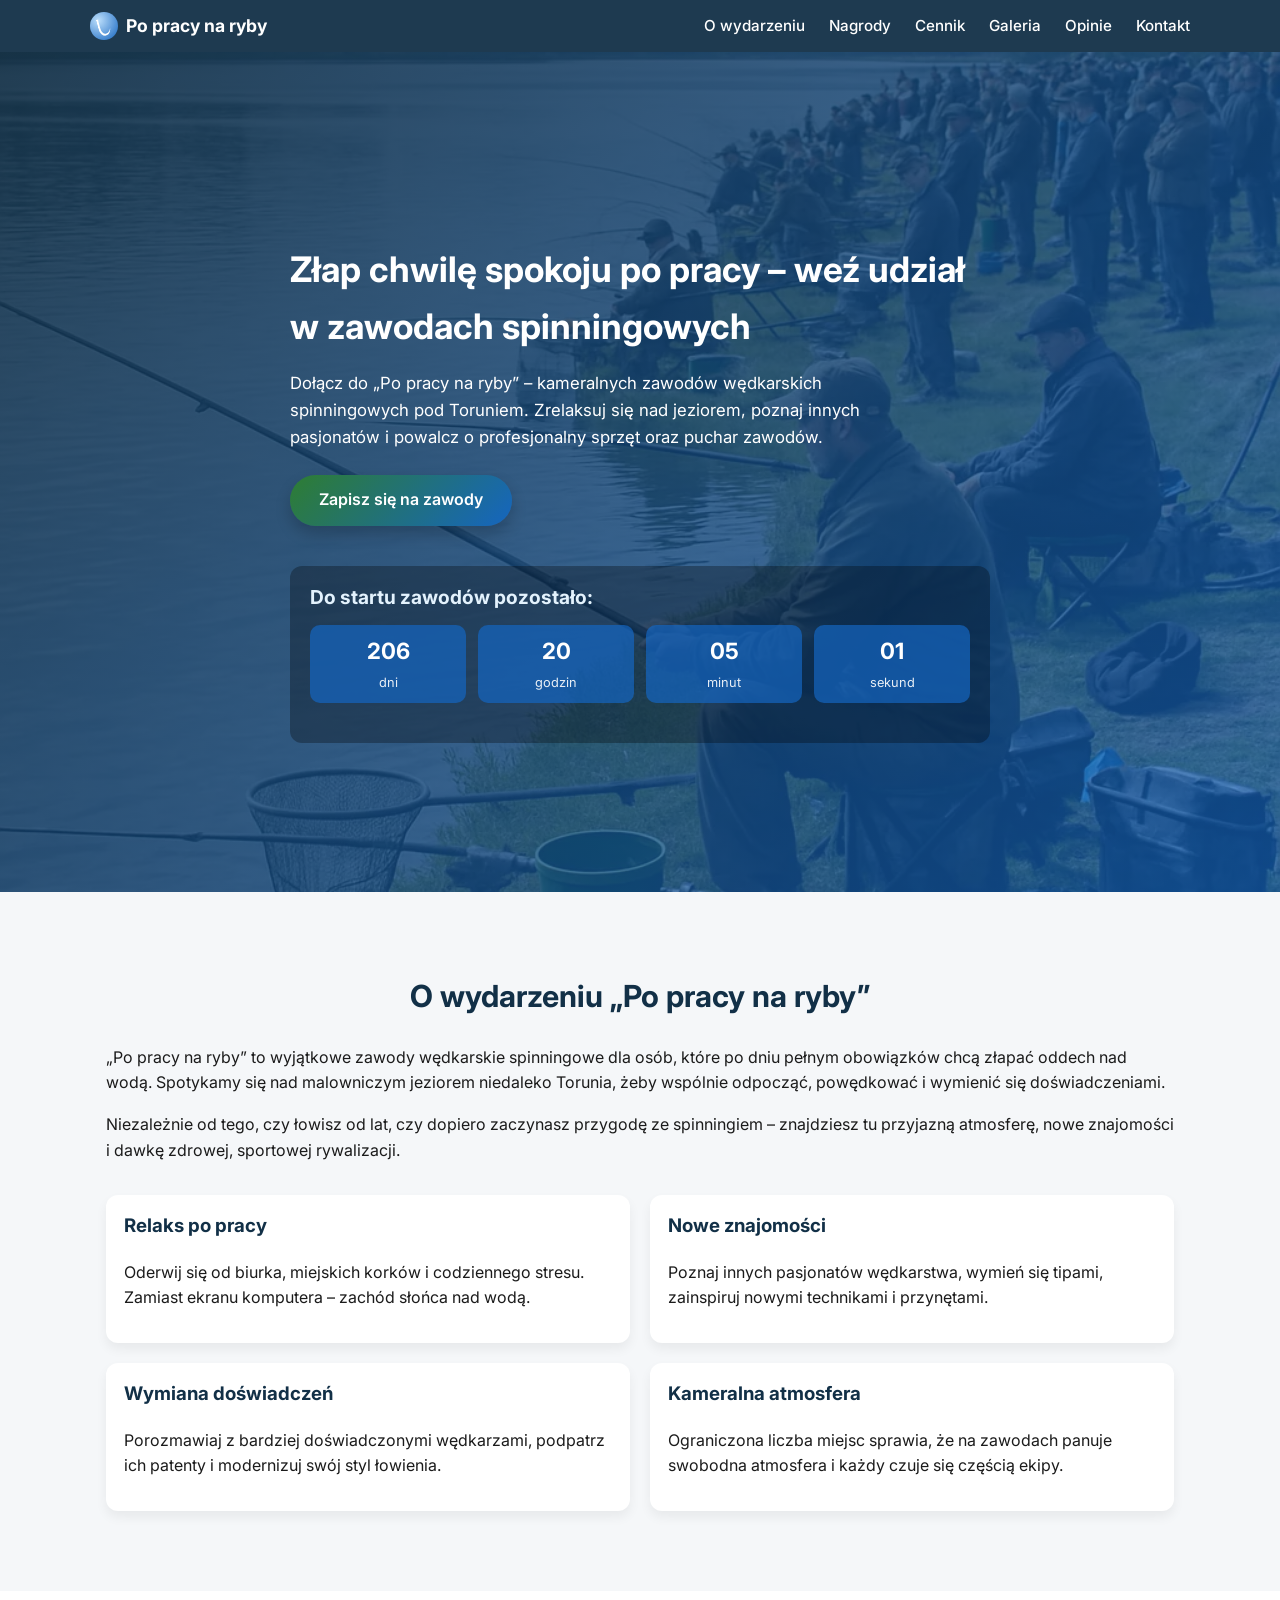
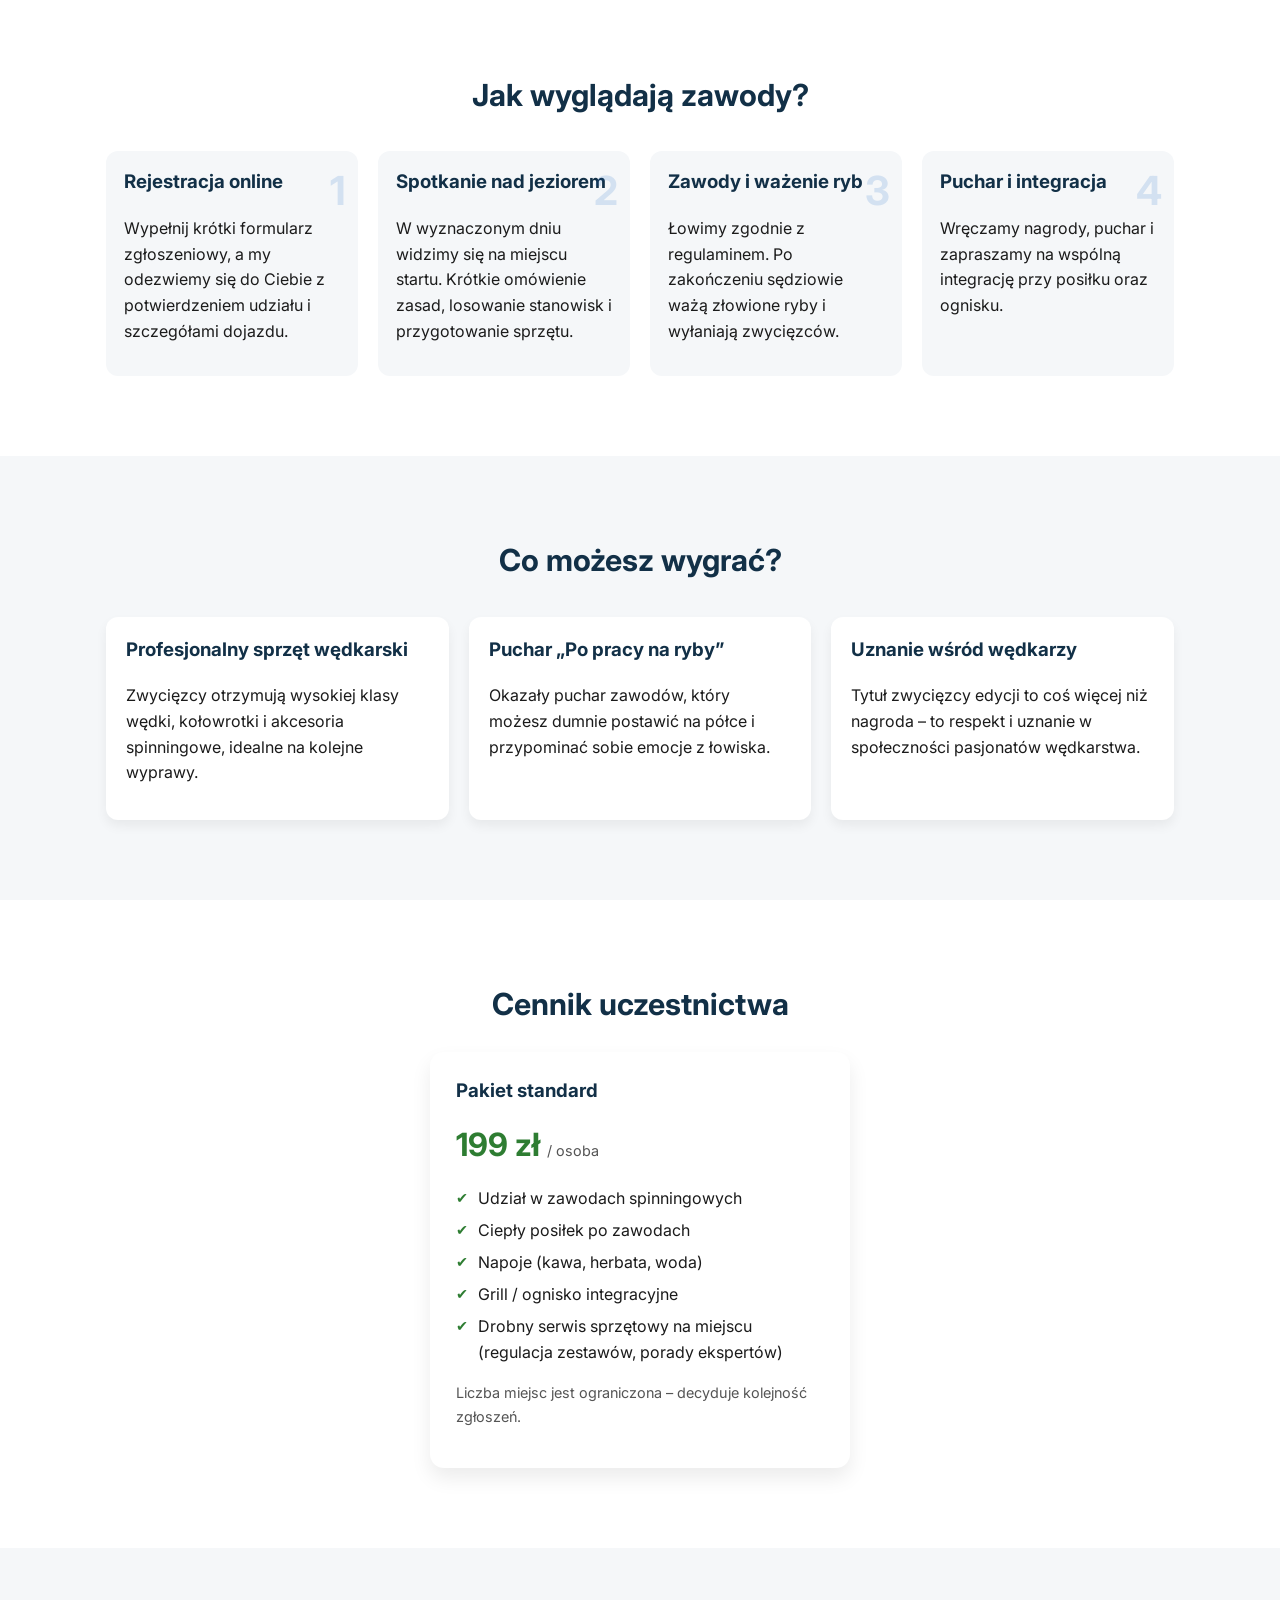
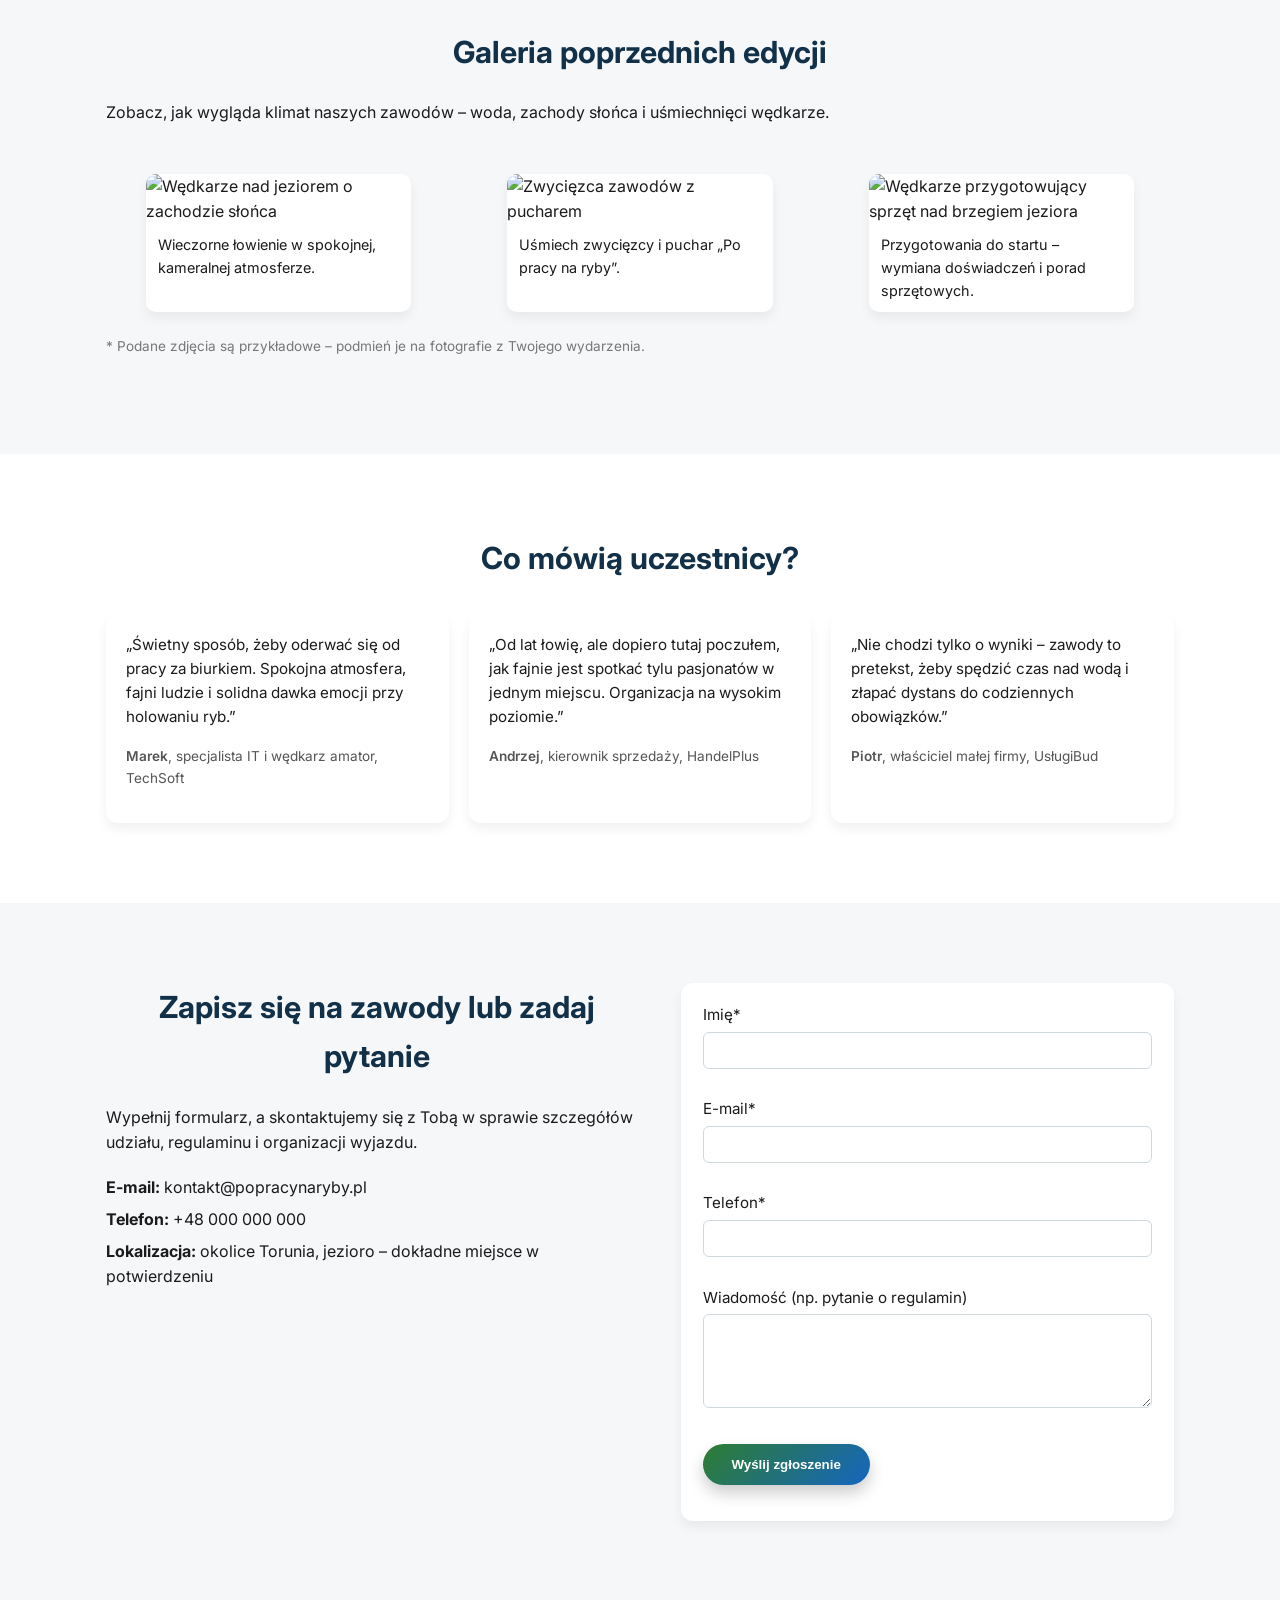
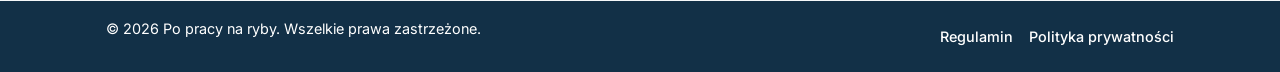
==== index.html @ 1c892c5b "Add files via upload" ====
<!DOCTYPE html>
<html lang="pl">
<head>
    <meta charset="UTF-8">
    <title>Po pracy na ryby – zawody wędkarskie spinningowe pod Toruniem</title>
    <meta name="viewport" content="width=device-width, initial-scale=1.0">
    <meta name="description" content="Po pracy na ryby – zawody wędkarskie spinningowe pod Toruniem. Zrelaksuj się po pracy, poznaj innych pasjonatów wędkarstwa i powalcz o profesjonalny sprzęt oraz puchar zawodów.">

    <!-- Ładowanie fontu z Google Fonts -->
    <link href="https://fonts.googleapis.com/css2?family=Inter:wght@300;400;600;700&display=swap" rel="stylesheet">

    <link rel="stylesheet" href="style.css">
</head>
<body>
    <!-- GŁÓWNA NAWIGACJA / HEADER -->
    <header class="site-header">
        <div class="container header-inner">
            <!-- Logo tekstowe -->
            <div class="logo">
                <!-- Możesz później podmienić na obrazek <img src="img/logo.png" alt="Po pracy na ryby"> -->
                <span class="logo-icon"></span>
                <span class="logo-text">Po pracy na ryby</span>
            </div>

            <nav class="main-nav" aria-label="Główna nawigacja">
                <ul>
                    <li><a href="#o-wydarzeniu">O wydarzeniu</a></li>
                    <li><a href="#nagrody">Nagrody</a></li>
                    <li><a href="#cennik">Cennik</a></li>
                    <li><a href="#galeria">Galeria</a></li>
                    <li><a href="#opinie">Opinie</a></li>
                    <li><a href="#kontakt">Kontakt</a></li>
                </ul>
            </nav>

            <!-- Prosty hamburger dla mobile -->
            <button class="nav-toggle" aria-label="Otwórz/zamknij menu">
                <span></span><span></span><span></span>
            </button>
        </div>
    </header>

    <!-- SEKCJA HERO -->
    <section class="hero" id="top">
        <div class="hero-overlay"></div>
        <div class="container hero-content">
            <!-- H1 - główny nagłówek -->
            <h1>Złap chwilę spokoju po pracy – weź udział w zawodach spinningowych</h1>
            <p>Dołącz do „Po pracy na ryby” – kameralnych zawodów wędkarskich spinningowych pod Toruniem. Zrelaksuj się nad jeziorem, poznaj innych pasjonatów i powalcz o profesjonalny sprzęt oraz puchar zawodów.</p>
            <a href="#kontakt" class="btn btn-primary">Zapisz się na zawody</a>

            <!-- Licznik odliczający do wydarzenia -->
            <div class="countdown-wrapper" aria-label="Odliczanie do rozpoczęcia zawodów">
                <h2>Do startu zawodów pozostało:</h2>
                <div class="countdown" id="countdown">
                    <div class="countdown-item">
                        <span class="countdown-number" id="days">0</span>
                        <span class="countdown-label">dni</span>
                    </div>
                    <div class="countdown-item">
                        <span class="countdown-number" id="hours">0</span>
                        <span class="countdown-label">godzin</span>
                    </div>
                    <div class="countdown-item">
                        <span class="countdown-number" id="minutes">0</span>
                        <span class="countdown-label">minut</span>
                    </div>
                    <div class="countdown-item">
                        <span class="countdown-number" id="seconds">0</span>
                        <span class="countdown-label">sekund</span>
                    </div>
                </div>
                <p class="countdown-message" id="countdown-message"></p>
            </div>
        </div>
    </section>

    <!-- SEKCJA O WYDARZENIU -->
    <section class="section" id="o-wydarzeniu">
        <div class="container">
            <h2>O wydarzeniu „Po pracy na ryby”</h2>
            <p>
                „Po pracy na ryby” to wyjątkowe zawody wędkarskie spinningowe dla osób, które po dniu pełnym obowiązków chcą złapać oddech nad wodą.
                Spotykamy się nad malowniczym jeziorem niedaleko Torunia, żeby wspólnie odpocząć, powędkować i wymienić się doświadczeniami.
            </p>
            <p>
                Niezależnie od tego, czy łowisz od lat, czy dopiero zaczynasz przygodę ze spinningiem – znajdziesz tu przyjazną atmosferę,
                nowe znajomości i dawkę zdrowej, sportowej rywalizacji.
            </p>

            <div class="benefits-grid">
                <div class="benefit-card">
                    <h3>Relaks po pracy</h3>
                    <p>Oderwij się od biurka, miejskich korków i codziennego stresu. Zamiast ekranu komputera – zachód słońca nad wodą.</p>
                </div>
                <div class="benefit-card">
                    <h3>Nowe znajomości</h3>
                    <p>Poznaj innych pasjonatów wędkarstwa, wymień się tipami, zainspiruj nowymi technikami i przynętami.</p>
                </div>
                <div class="benefit-card">
                    <h3>Wymiana doświadczeń</h3>
                    <p>Porozmawiaj z bardziej doświadczonymi wędkarzami, podpatrz ich patenty i modernizuj swój styl łowienia.</p>
                </div>
                <div class="benefit-card">
                    <h3>Kameralna atmosfera</h3>
                    <p>Ograniczona liczba miejsc sprawia, że na zawodach panuje swobodna atmosfera i każdy czuje się częścią ekipy.</p>
                </div>
            </div>
        </div>
    </section>

    <!-- SEKCJA JAK TO DZIAŁA -->
    <section class="section section-alt" id="jak-to-dziala">
        <div class="container">
            <h2>Jak wyglądają zawody?</h2>
            <div class="steps-grid">
                <div class="step-card">
                    <span class="step-number">1</span>
                    <h3>Rejestracja online</h3>
                    <p>Wypełnij krótki formularz zgłoszeniowy, a my odezwiemy się do Ciebie z potwierdzeniem udziału i szczegółami dojazdu.</p>
                </div>
                <div class="step-card">
                    <span class="step-number">2</span>
                    <h3>Spotkanie nad jeziorem</h3>
                    <p>W wyznaczonym dniu widzimy się na miejscu startu. Krótkie omówienie zasad, losowanie stanowisk i przygotowanie sprzętu.</p>
                </div>
                <div class="step-card">
                    <span class="step-number">3</span>
                    <h3>Zawody i ważenie ryb</h3>
                    <p>Łowimy zgodnie z regulaminem. Po zakończeniu sędziowie ważą złowione ryby i wyłaniają zwycięzców.</p>
                </div>
                <div class="step-card">
                    <span class="step-number">4</span>
                    <h3>Puchar i integracja</h3>
                    <p>Wręczamy nagrody, puchar i zapraszamy na wspólną integrację przy posiłku oraz ognisku.</p>
                </div>
            </div>
        </div>
    </section>

    <!-- SEKCJA NAGRODY -->
    <section class="section" id="nagrody">
        <div class="container">
            <h2>Co możesz wygrać?</h2>
            <div class="rewards-grid">
                <div class="reward-card">
                    <h3>Profesjonalny sprzęt wędkarski</h3>
                    <p>Zwycięzcy otrzymują wysokiej klasy wędki, kołowrotki i akcesoria spinningowe, idealne na kolejne wyprawy.</p>
                </div>
                <div class="reward-card">
                    <h3>Puchar „Po pracy na ryby”</h3>
                    <p>Okazały puchar zawodów, który możesz dumnie postawić na półce i przypominać sobie emocje z łowiska.</p>
                </div>
                <div class="reward-card">
                    <h3>Uznanie wśród wędkarzy</h3>
                    <p>Tytuł zwycięzcy edycji to coś więcej niż nagroda – to respekt i uznanie w społeczności pasjonatów wędkarstwa.</p>
                </div>
            </div>
        </div>
    </section>

    <!-- SEKCJA CENNIK -->
    <section class="section section-alt" id="cennik">
        <div class="container">
            <h2>Cennik uczestnictwa</h2>
            <div class="pricing-card">
                <h3>Pakiet standard</h3>
                <p class="price">
                    <!-- Możesz zmienić wysokość opłaty według potrzeb -->
                    199 zł <span>/ osoba</span>
                </p>
                <ul>
                    <li>Udział w zawodach spinningowych</li>
                    <li>Ciepły posiłek po zawodach</li>
                    <li>Napoje (kawa, herbata, woda)</li>
                    <li>Grill / ognisko integracyjne</li>
                    <li>Drobny serwis sprzętowy na miejscu (regulacja zestawów, porady ekspertów)</li>
                </ul>
                <p class="pricing-note">Liczba miejsc jest ograniczona – decyduje kolejność zgłoszeń.</p>
            </div>
        </div>
    </section>

    <!-- SEKCJA GALERIA + ODLICZANIE (odliczanie już w HERO, tu głównie zdjęcia) -->
    <section class="section" id="galeria">
        <div class="container">
            <h2>Galeria poprzednich edycji</h2>
            <p>Zobacz, jak wygląda klimat naszych zawodów – woda, zachody słońca i uśmiechnięci wędkarze.</p>

            <div class="gallery-grid">
                <!-- Obrazy są placeholderami – podmień ścieżki na realne zdjęcia -->
                <figure class="gallery-item">
                    <img src="img/gallery1.jpg" alt="Wędkarze nad jeziorem o zachodzie słońca">
                    <figcaption>Wieczorne łowienie w spokojnej, kameralnej atmosferze.</figcaption>
                </figure>
                <figure class="gallery-item">
                    <img src="img/gallery2.jpg" alt="Zwycięzca zawodów z pucharem">
                    <figcaption>Uśmiech zwycięzcy i puchar „Po pracy na ryby”.</figcaption>
                </figure>
                <figure class="gallery-item">
                    <img src="img/gallery3.jpg" alt="Wędkarze przygotowujący sprzęt nad brzegiem jeziora">
                    <figcaption>Przygotowania do startu – wymiana doświadczeń i porad sprzętowych.</figcaption>
                </figure>
            </div>
            <p class="gallery-note">* Podane zdjęcia są przykładowe – podmień je na fotografie z Twojego wydarzenia.</p>
        </div>
    </section>

    <!-- SEKCJA OPINIE -->
    <section class="section section-alt" id="opinie">
        <div class="container">
            <h2>Co mówią uczestnicy?</h2>
            <div class="testimonials-grid">
                <article class="testimonial">
                    <p>„Świetny sposób, żeby oderwać się od pracy za biurkiem. Spokojna atmosfera, fajni ludzie i solidna dawka emocji przy holowaniu ryb.”</p>
                    <p class="testimonial-meta">
                        <span class="testimonial-name">Marek</span>,
                        <span class="testimonial-role">specjalista IT i wędkarz amator</span>,
                        <span class="testimonial-company">TechSoft</span>
                    </p>
                </article>
                <article class="testimonial">
                    <p>„Od lat łowię, ale dopiero tutaj poczułem, jak fajnie jest spotkać tylu pasjonatów w jednym miejscu. Organizacja na wysokim poziomie.”</p>
                    <p class="testimonial-meta">
                        <span class="testimonial-name">Andrzej</span>,
                        <span class="testimonial-role">kierownik sprzedaży</span>,
                        <span class="testimonial-company">HandelPlus</span>
                    </p>
                </article>
                <article class="testimonial">
                    <p>„Nie chodzi tylko o wyniki – zawody to pretekst, żeby spędzić czas nad wodą i złapać dystans do codziennych obowiązków.”</p>
                    <p class="testimonial-meta">
                        <span class="testimonial-name">Piotr</span>,
                        <span class="testimonial-role">właściciel małej firmy</span>,
                        <span class="testimonial-company">UsługiBud</span>
                    </p>
                </article>
            </div>
        </div>
    </section>

    <!-- SEKCJA KONTAKT / FORMULARZ -->
    <section class="section" id="kontakt">
        <div class="container contact-grid">
            <div class="contact-info">
                <h2>Zapisz się na zawody lub zadaj pytanie</h2>
                <p>Wypełnij formularz, a skontaktujemy się z Tobą w sprawie szczegółów udziału, regulaminu i organizacji wyjazdu.</p>

                <ul class="contact-list">
                    <!-- Poniższe dane są przykładowe – podmień na swoje -->
                    <li><strong>E-mail:</strong> <a href="mailto:kontakt@popracynaryby.pl">kontakt@popracynaryby.pl</a></li>
                    <li><strong>Telefon:</strong> <a href="tel:+48000000000">+48 000 000 000</a></li>
                    <li><strong>Lokalizacja:</strong> okolice Torunia, jezioro – dokładne miejsce w potwierdzeniu</li>
                </ul>
            </div>

            <div class="contact-form-wrapper">
                <form id="contact-form" novalidate>
                    <div class="form-group">
                        <label for="name">Imię*</label>
                        <input type="text" id="name" name="name" required>
                        <small class="error-message" data-for="name"></small>
                    </div>

                    <div class="form-group">
                        <label for="email">E-mail*</label>
                        <input type="email" id="email" name="email" required>
                        <small class="error-message" data-for="email"></small>
                    </div>

                    <div class="form-group">
                        <label for="phone">Telefon*</label>
                        <!-- W tym projekcie telefon jest wymagany -->
                        <input type="tel" id="phone" name="phone" required>
                        <small class="error-message" data-for="phone"></small>
                    </div>

                    <div class="form-group">
                        <label for="message">Wiadomość (np. pytanie o regulamin)</label>
                        <textarea id="message" name="message" rows="4"></textarea>
                        <small class="error-message" data-for="message"></small>
                    </div>

                    <button type="submit" class="btn btn-primary">Wyślij zgłoszenie</button>
                    <p class="form-success-message" id="form-success-message"></p>
                </form>
            </div>
        </div>
    </section>

    <!-- STOPKA -->
    <footer class="site-footer">
        <div class="container footer-inner">
            <p>© <span id="current-year"></span> Po pracy na ryby. Wszelkie prawa zastrzeżone.</p>
            <div class="footer-links">
    <!-- Link do osobnej podstrony z regulaminem -->
    <a href="regulamin.html">Regulamin</a>
    <!-- Na razie zostawiamy placeholder dla polityki -->
    <a href="#polityka-prywatnosci">Polityka prywatności</a>
</div>
        </div>
    </footer>

    <script src="script.js"></script>
</body>
</html>
---- style.css ----
/* 
====================================================
GŁÓWNE USTAWIENIA GLOBALNE
==================================================== 
*/

*,
*::before,
*::after {
    box-sizing: border-box;
}

body {
    margin: 0;
    font-family: 'Inter', system-ui, -apple-system, BlinkMacSystemFont, "Segoe UI", sans-serif;
    color: #1b1b1b;
    background-color: #f5f7f9;
    line-height: 1.6;
}

img {
    max-width: 100%;
    height: auto;
    display: block;
}

a {
    color: inherit;
    text-decoration: none;
}

a:hover {
    text-decoration: underline;
}

h1, h2, h3, h4 {
    margin-top: 0;
    font-weight: 700;
    color: #123047;
}

p {
    margin-top: 0;
    margin-bottom: 1rem;
}

/* Kontener o maksymalnej szerokości */
.container {
    width: 100%;
    max-width: 1100px;
    margin: 0 auto;
    padding: 0 16px;
}

/* Przyciski */
.btn {
    display: inline-block;
    padding: 0.8rem 1.8rem;
    border-radius: 999px;
    border: none;
    font-weight: 600;
    cursor: pointer;
    text-align: center;
    transition: background-color 0.2s ease, transform 0.1s ease, box-shadow 0.1s ease;
}

.btn-primary {
    background: linear-gradient(135deg, #2E7D32, #1565C0);
    color: #ffffff;
    box-shadow: 0 8px 16px rgba(0, 0, 0, 0.2);
}

.btn-primary:hover {
    background: linear-gradient(135deg, #27682a, #0f4f93);
    transform: translateY(-1px);
    box-shadow: 0 10px 20px rgba(0, 0, 0, 0.25);
}

/* Sekcje */
.section {
    padding: 80px 0;
    background-color: #f5f7f9;
}

.section-alt {
    background-color: #ffffff;
}

/* 
====================================================
HEADER I NAWIGACJA
==================================================== 
*/

.site-header {
    position: sticky;
    top: 0;
    z-index: 1000;
    background-color: rgba(18, 48, 71, 0.95);
    backdrop-filter: blur(8px);
    color: #ffffff;
}

.header-inner {
    display: flex;
    align-items: center;
    justify-content: space-between;
    padding: 12px 0;
}

/* Logo */
.logo {
    display: flex;
    align-items: center;
    gap: 8px;
    font-weight: 700;
    font-size: 1.1rem;
}

.logo-icon {
    width: 28px;
    height: 28px;
    border-radius: 50%;
    background: radial-gradient(circle at 30% 30%, #bbdefb, #1565C0);
    position: relative;
}

/* Prosty „haczyk” przy logo */
.logo-icon::after {
    content: '';
    position: absolute;
    width: 12px;
    height: 18px;
    border: 2px solid #ffffff;
    border-top: none;
    border-right: none;
    border-radius: 0 0 80% 80%;
    left: 50%;
    top: 20%;
    transform: translateX(-50%) rotate(-15deg);
}

/* Nawigacja desktopowa */
.main-nav ul {
    list-style: none;
    display: flex;
    gap: 24px;
    margin: 0;
    padding: 0;
}

.main-nav a {
    font-weight: 500;
    font-size: 0.95rem;
    padding: 6px 0;
    position: relative;
}

.main-nav a::after {
    content: '';
    position: absolute;
    left: 0;
    bottom: -4px;
    width: 0;
    height: 2px;
    background: #66bb6a;
    transition: width 0.2s ease;
}

.main-nav a:hover::after {
    width: 100%;
}

/* Przycisk hamburger dla mobile */
.nav-toggle {
    display: none;
    flex-direction: column;
    gap: 4px;
    background: none;
    border: none;
    cursor: pointer;
}

.nav-toggle span {
    display: block;
    width: 22px;
    height: 2px;
    background-color: #ffffff;
}

/* 
====================================================
SEKCJA HERO
==================================================== 
*/

.hero {
    position: relative;
    min-height: calc(100vh - 60px);
    display: flex;
    align-items: center;
    color: #ffffff;
    /* tu ustawiamy Twoje zdjęcie jako tło */
    background-image: url('img/1.svg');
    background-size: cover;
    background-position: center center;
    background-repeat: no-repeat;
}

.hero-overlay {
    position: absolute;
    inset: 0;
    background: linear-gradient(135deg, rgba(18, 48, 71, 0.9), rgba(21, 101, 192, 0.7));
}

.hero-content {
    position: relative;
    padding: 100px 0 60px;
    max-width: 700px;
}

.hero h1 {
    font-size: 2.2rem;
    margin-bottom: 1rem;
    color: #ffffff;
}

.hero p {
    font-size: 1.05rem;
    margin-bottom: 1.5rem;
    max-width: 600px;
}

/* 
====================================================
COUNTDOWN
==================================================== 
*/

.countdown-wrapper {
    margin-top: 2.5rem;
    background-color: rgba(0, 0, 0, 0.3);
    padding: 16px 20px;
    border-radius: 12px;
}

.countdown-wrapper h2 {
    font-size: 1.2rem;
    margin-bottom: 0.8rem;
    color: #e3f2fd;
}

.countdown {
    display: flex;
    gap: 12px;
    flex-wrap: wrap;
}

.countdown-item {
    flex: 1 1 80px;
    padding: 8px 10px;
    border-radius: 10px;
    background-color: rgba(21, 101, 192, 0.7);
    text-align: center;
}

.countdown-number {
    display: block;
    font-size: 1.4rem;
    font-weight: 700;
}

.countdown-label {
    font-size: 0.8rem;
    opacity: 0.9;
}

.countdown-message {
    margin-top: 0.8rem;
    font-size: 0.95rem;
    color: #bbdefb;
}

/* 
====================================================
SEKCJE TREŚCI
==================================================== 
*/

.section h2 {
    font-size: 1.9rem;
    margin-bottom: 1.5rem;
    text-align: center;
}

/* O wydarzeniu - karty korzyści */
.benefits-grid {
    display: grid;
    grid-template-columns: repeat(2, minmax(0, 1fr));
    gap: 20px;
    margin-top: 2rem;
}

.benefit-card {
    background-color: #ffffff;
    border-radius: 12px;
    padding: 16px 18px;
    box-shadow: 0 6px 12px rgba(0, 0, 0, 0.06);
}

/* Jak to działa - kroki */
.steps-grid {
    display: grid;
    grid-template-columns: repeat(4, minmax(0, 1fr));
    gap: 20px;
    margin-top: 2rem;
}

.step-card {
    background-color: #f5f7f9;
    border-radius: 12px;
    padding: 16px 18px;
    position: relative;
    overflow: hidden;
}

.step-number {
    position: absolute;
    right: 12px;
    top: 8px;
    font-size: 2.5rem;
    font-weight: 700;
    color: rgba(21, 101, 192, 0.15);
}

/* Nagrody */
.rewards-grid {
    display: grid;
    grid-template-columns: repeat(3, minmax(0, 1fr));
    gap: 20px;
    margin-top: 2rem;
}

.reward-card {
    background-color: #ffffff;
    border-radius: 12px;
    padding: 18px 20px;
    box-shadow: 0 6px 12px rgba(0, 0, 0, 0.06);
}

/* Cennik */
.pricing-card {
    max-width: 420px;
    margin: 0 auto;
    background-color: #ffffff;
    border-radius: 14px;
    padding: 24px 26px;
    box-shadow: 0 10px 20px rgba(0, 0, 0, 0.08);
}

.pricing-card h3 {
    margin-bottom: 0.8rem;
}

.pricing-card .price {
    font-size: 2rem;
    font-weight: 700;
    color: #2E7D32;
    margin-bottom: 1rem;
}

.pricing-card .price span {
    font-size: 0.9rem;
    font-weight: 400;
    color: #555;
}

.pricing-card ul {
    list-style: none;
    padding: 0;
    margin: 0 0 1rem 0;
}

.pricing-card ul li {
    position: relative;
    padding-left: 22px;
    margin-bottom: 0.4rem;
}

.pricing-card ul li::before {
    content: '✔';
    position: absolute;
    left: 0;
    top: 0;
    color: #2E7D32;
    font-size: 0.9rem;
}

.pricing-note {
    font-size: 0.9rem;
    color: #555;
}

/* Galeria */
.gallery-grid {
    display: grid;
    grid-template-columns: repeat(3, minmax(0, 1fr));
    gap: 16px;
    margin-top: 2rem;
}

.gallery-item {
    background-color: #ffffff;
    border-radius: 10px;
    overflow: hidden;
    box-shadow: 0 6px 12px rgba(0, 0, 0, 0.06);
}

.gallery-item img {
    width: 100%;
    display: block;
}

.gallery-item figcaption {
    padding: 8px 12px 10px;
    font-size: 0.9rem;
}

.gallery-note {
    margin-top: 0.5rem;
    font-size: 0.85rem;
    color: #777;
}

/* Opinie */
.testimonials-grid {
    display: grid;
    grid-template-columns: repeat(3, minmax(0, 1fr));
    gap: 20px;
    margin-top: 2rem;
}

.testimonial {
    background-color: #ffffff;
    border-radius: 12px;
    padding: 18px 20px;
    box-shadow: 0 6px 12px rgba(0, 0, 0, 0.06);
    font-size: 0.95rem;
}

.testimonial-meta {
    font-size: 0.85rem;
    color: #555;
    margin-top: 0.8rem;
}

.testimonial-name {
    font-weight: 600;
}

/* Kontakt */
.contact-grid {
    display: grid;
    grid-template-columns: 1.1fr 1fr;
    gap: 32px;
    align-items: flex-start;
}

.contact-list {
    list-style: none;
    padding: 0;
    margin: 1.2rem 0 0 0;
}

.contact-list li {
    margin-bottom: 0.4rem;
}

/* Formularz kontaktowy */
.contact-form-wrapper {
    background-color: #ffffff;
    border-radius: 12px;
    padding: 20px 22px;
    box-shadow: 0 6px 12px rgba(0, 0, 0, 0.06);
}

.form-group {
    margin-bottom: 1rem;
}

.form-group label {
    display: block;
    font-size: 0.95rem;
    margin-bottom: 0.25rem;
}

.form-group input,
.form-group textarea {
    width: 100%;
    padding: 8px 10px;
    border-radius: 6px;
    border: 1px solid #cfd8dc;
    font-family: inherit;
    font-size: 0.95rem;
}

.form-group input:focus,
.form-group textarea:focus {
    outline: none;
    border-color: #1565C0;
    box-shadow: 0 0 0 2px rgba(21, 101, 192, 0.15);
}

.error-message {
    display: block;
    font-size: 0.8rem;
    color: #c62828;
    min-height: 1em;
}

.form-success-message {
    margin-top: 0.8rem;
    font-size: 0.9rem;
    color: #2E7D32;
}

/* 
====================================================
STOPKA
==================================================== 
*/

.site-footer {
    background-color: #123047;
    color: #ffffff;
    padding: 16px 0;
    font-size: 0.9rem;
}

.footer-inner {
    display: flex;
    align-items: center;
    justify-content: space-between;
    gap: 12px;
}

.footer-links a {
    margin-left: 12px;
    font-weight: 500;
    font-size: 0.9rem;
}

.footer-links a:hover {
    text-decoration: underline;
}

/* 
====================================================
EFECTY HOVER I ANIMACJE DELIKATNE
==================================================== 
*/

.benefit-card,
.reward-card,
.testimonial,
.gallery-item,
.step-card {
    transition: transform 0.15s ease, box-shadow 0.15s ease;
}

.benefit-card:hover,
.reward-card:hover,
.testimonial:hover,
.gallery-item:hover,
.step-card:hover {
    transform: translateY(-3px);
    box-shadow: 0 10px 18px rgba(0, 0, 0, 0.08);
}

/* 
====================================================
RESPONSYWNOŚĆ
==================================================== 
*/

@media (max-width: 991px) {
    .benefits-grid {
        grid-template-columns: 1fr 1fr;
    }

    .steps-grid {
        grid-template-columns: 1fr 1fr;
    }

    .rewards-grid {
        grid-template-columns: 1fr 1fr;
    }

    .gallery-grid {
        grid-template-columns: 1fr 1fr;
    }

    .testimonials-grid {
        grid-template-columns: 1fr 1fr;
    }

    .contact-grid {
        grid-template-columns: 1fr;
    }
}

@media (max-width: 767px) {
    .hero {
        min-height: 80vh;
    }

    .hero-content {
        padding-top: 80px;
    }

    .hero h1 {
        font-size: 1.7rem;
    }

    .section {
        padding: 60px 0;
    }

    .section h2 {
        font-size: 1.6rem;
    }

    .benefits-grid,
    .steps-grid,
    .rewards-grid,
    .gallery-grid,
    .testimonials-grid {
        grid-template-columns: 1fr;
    }

    /* Nawigacja - hamburger */
    .main-nav {
        display: none;
        position: absolute;
        right: 16px;
        top: 56px;
        background-color: rgba(18, 48, 71, 0.98);
        padding: 12px 16px;
        border-radius: 10px;
    }

    .main-nav.open {
        display: block;
    }

    .main-nav ul {
        flex-direction: column;
        gap: 8px;
    }

    .nav-toggle {
        display: flex;
    }

    .header-inner {
        padding: 10px 0;
    }

    .footer-inner {
        flex-direction: column;
        align-items: flex-start;
    }
}
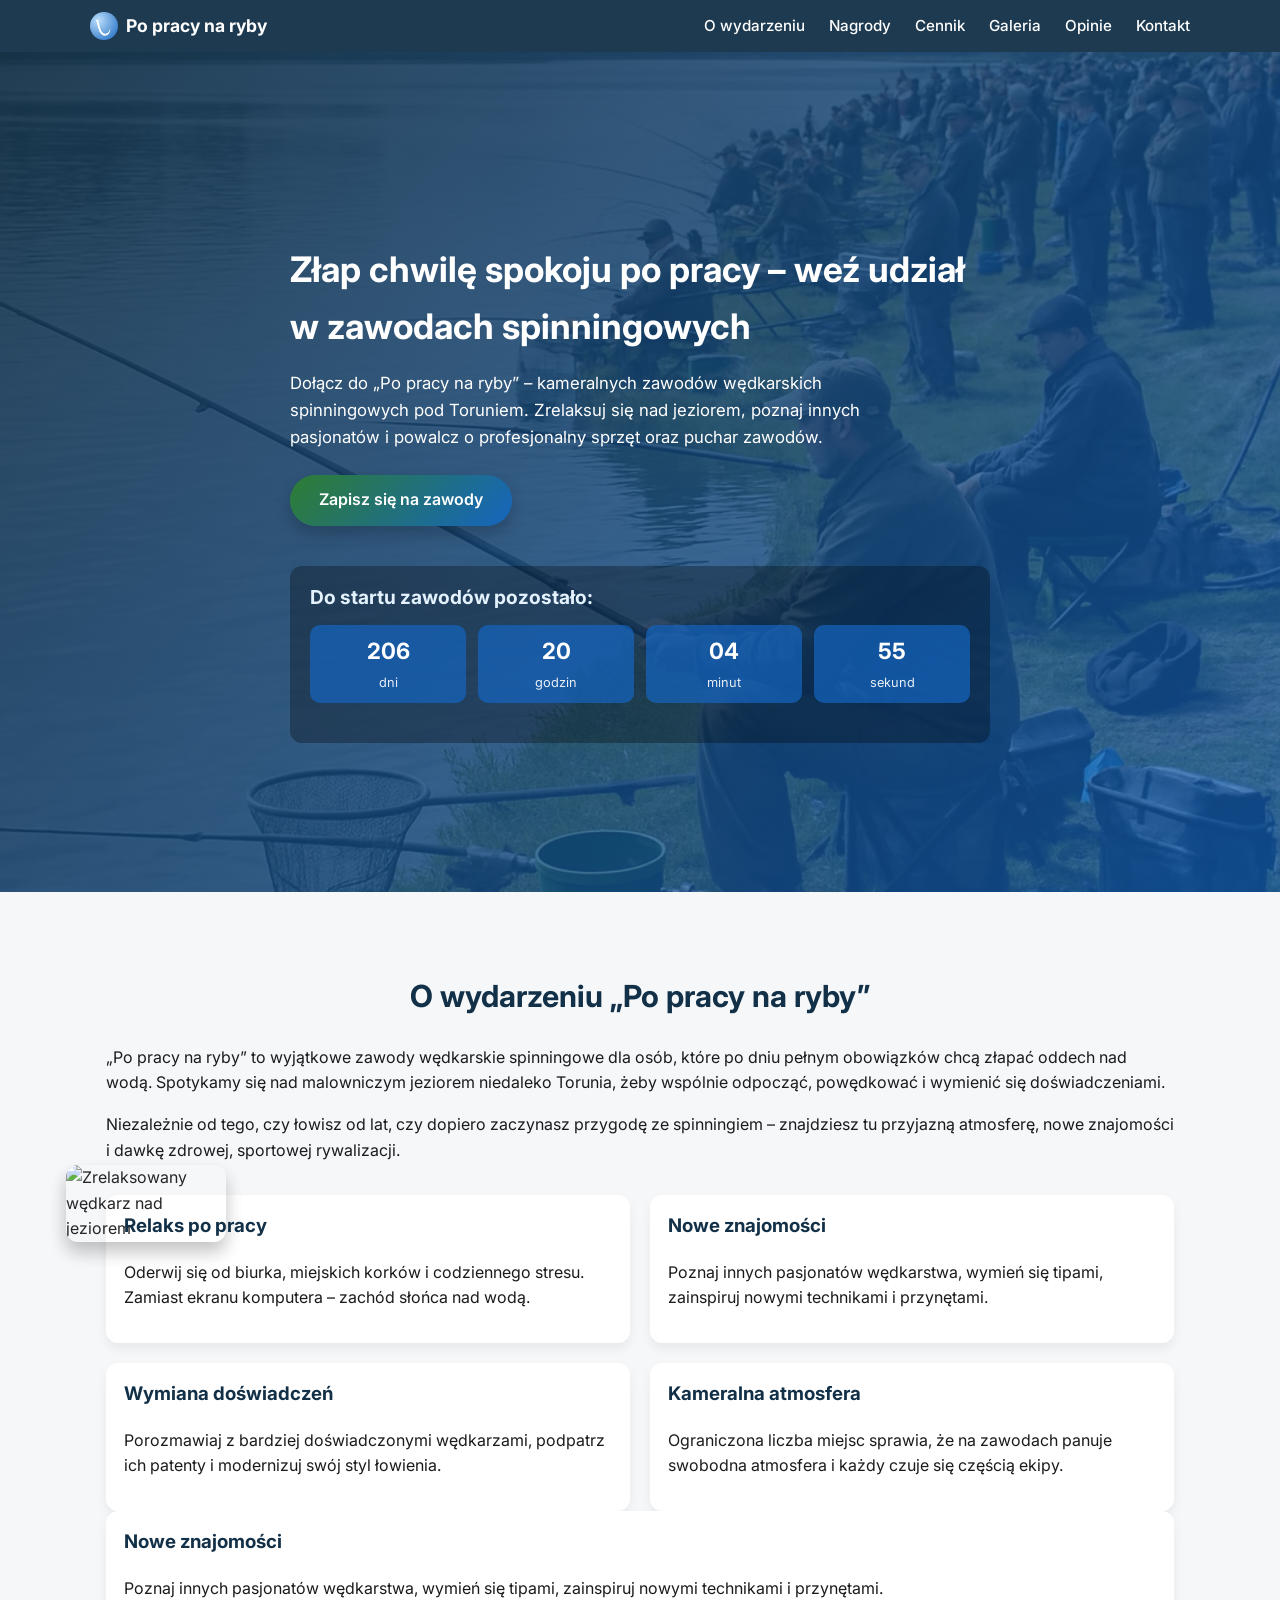
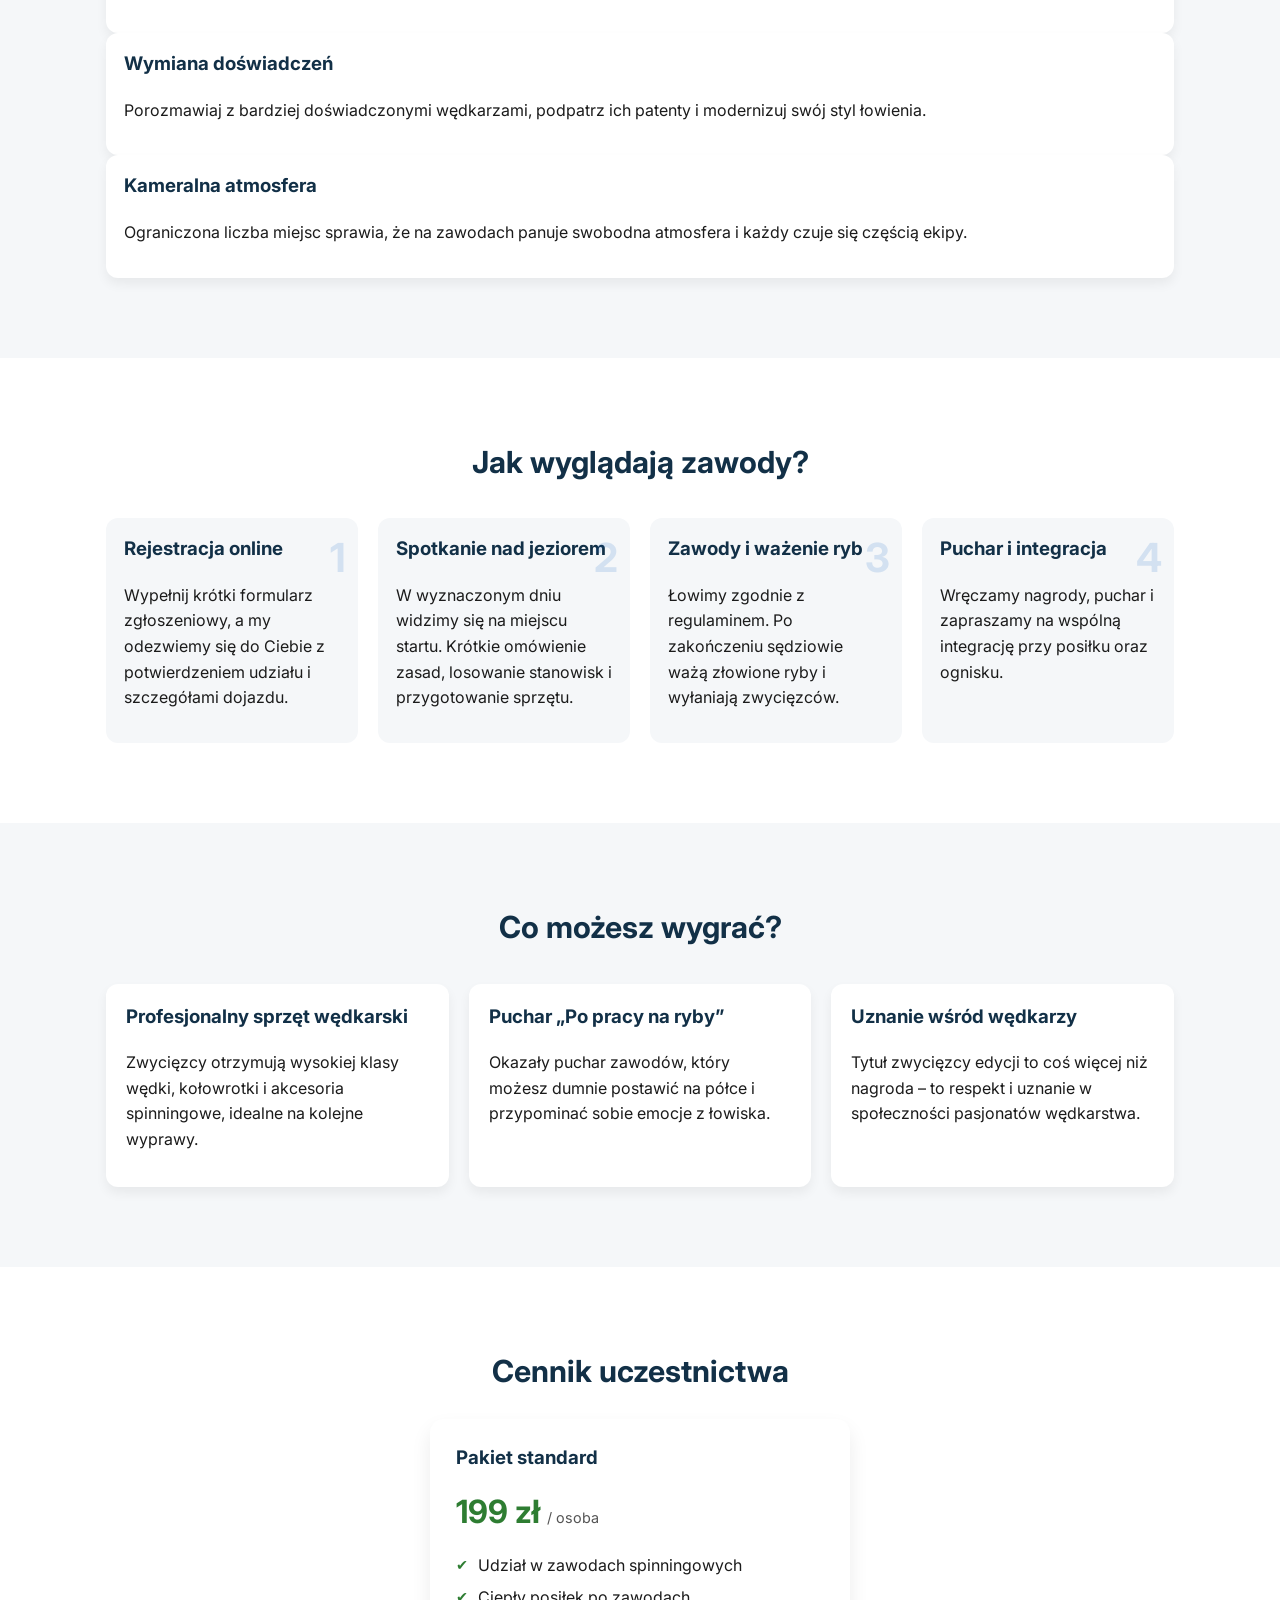
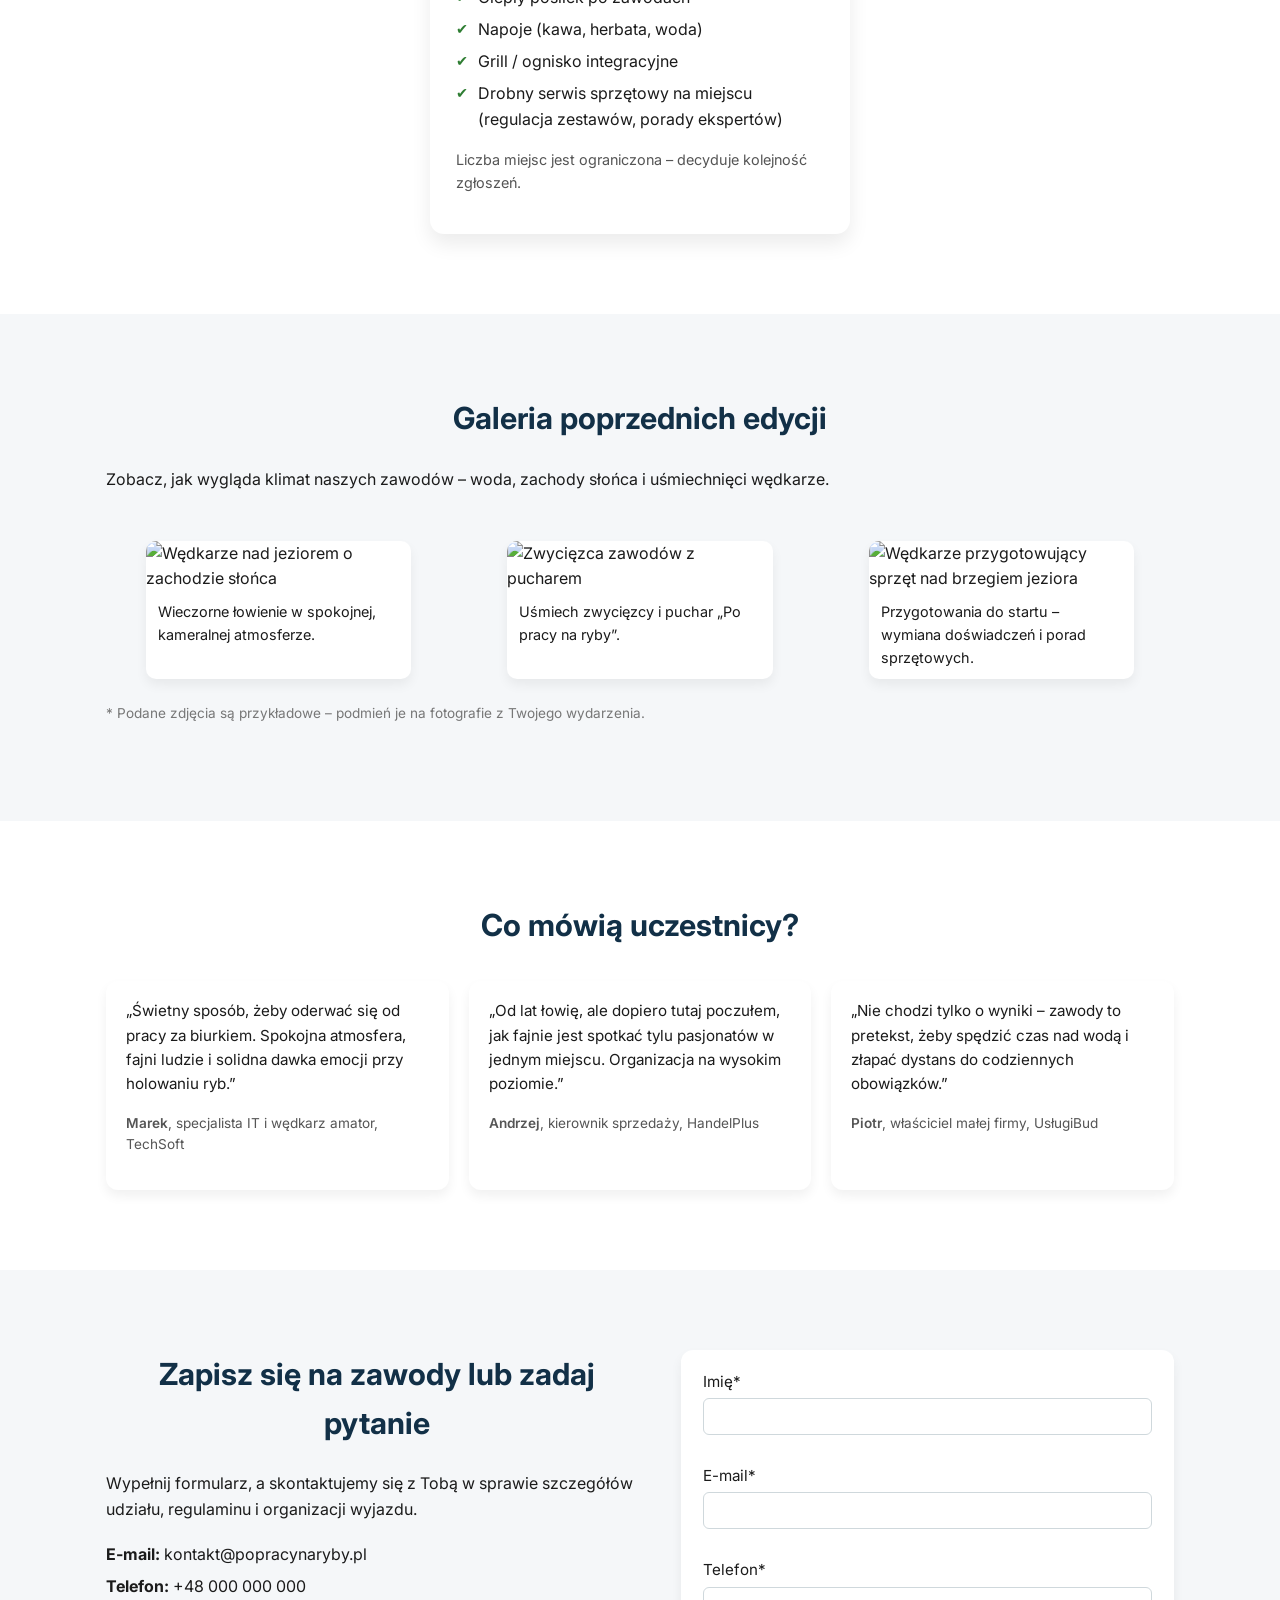
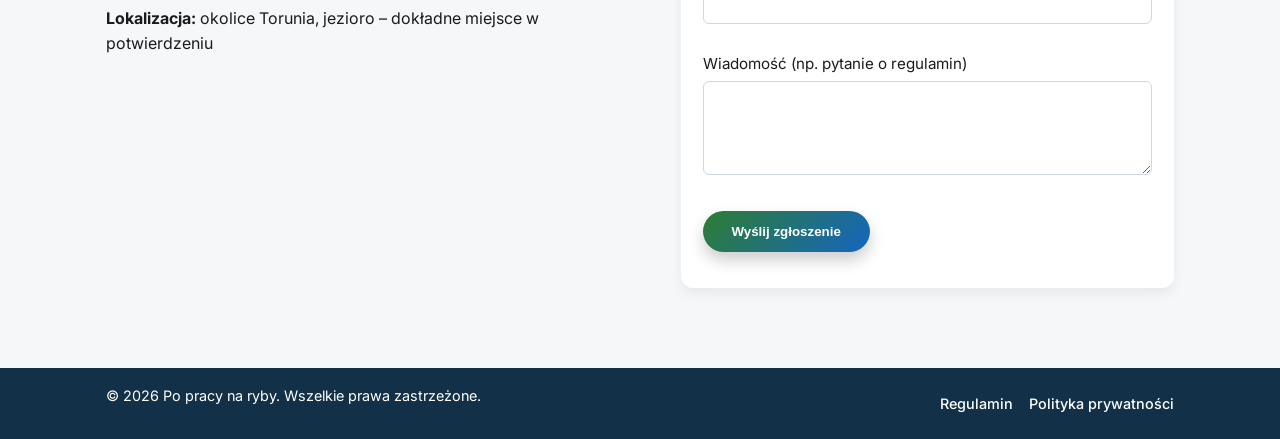
==== commit 023c4175: "Add files via upload" ====
--- a/index.html
+++ b/index.html
@@ -88,11 +88,31 @@
                 nowe znajomości i dawkę zdrowej, sportowej rywalizacji.
             </p>
 
-            <div class="benefits-grid">
-                <div class="benefit-card">
-                    <h3>Relaks po pracy</h3>
-                    <p>Oderwij się od biurka, miejskich korków i codziennego stresu. Zamiast ekranu komputera – zachód słońca nad wodą.</p>
-                </div>
+           <div class="benefits-grid">
+    <!-- Kafelek z obrazem w tle / pod spodem -->
+    <div class="benefit-card benefit-card--relaks">
+        <!-- Dekoracyjny obraz pod kafelkiem -->
+        <div class="benefit-image-under">
+            <img src="img/relaks-wedkarz.jpg" alt="Zrelaksowany wędkarz nad jeziorem">
+        </div>
+
+        <h3>Relaks po pracy</h3>
+        <p>Oderwij się od biurka, miejskich korków i codziennego stresu. Zamiast ekranu komputera – zachód słońca nad wodą.</p>
+    </div>
+    <!-- reszta kafelków bez zmian -->
+    <div class="benefit-card">
+        <h3>Nowe znajomości</h3>
+        <p>Poznaj innych pasjonatów wędkarstwa, wymień się tipami, zainspiruj nowymi technikami i przynętami.</p>
+    </div>
+    <div class="benefit-card">
+        <h3>Wymiana doświadczeń</h3>
+        <p>Porozmawiaj z bardziej doświadczonymi wędkarzami, podpatrz ich patenty i modernizuj swój styl łowienia.</p>
+    </div>
+    <div class="benefit-card">
+        <h3>Kameralna atmosfera</h3>
+        <p>Ograniczona liczba miejsc sprawia, że na zawodach panuje swobodna atmosfera i każdy czuje się częścią ekipy.</p>
+    </div>
+</div>
                 <div class="benefit-card">
                     <h3>Nowe znajomości</h3>
                     <p>Poznaj innych pasjonatów wędkarstwa, wymień się tipami, zainspiruj nowymi technikami i przynętami.</p>
--- a/style.css
+++ b/style.css
@@ -302,10 +302,12 @@
 }
 
 .benefit-card {
+    position: relative; /* potrzebne do pozycjonowania obrazka pod spodem */
     background-color: #ffffff;
     border-radius: 12px;
     padding: 16px 18px;
     box-shadow: 0 6px 12px rgba(0, 0, 0, 0.06);
+    overflow: visible; /* żeby dekoracyjny obraz mógł „wystawać” */
 }
 
 /* Jak to działa - kroki */
@@ -399,6 +401,31 @@
 .pricing-note {
     font-size: 0.9rem;
     color: #555;
+}
+
+/* Specjalny kafelek "Relaks po pracy" z obrazem pod spodem */
+.benefit-card--relaks {
+    z-index: 1; /* kafelek nad obrazem */
+}
+
+/* Kontener na obraz – lekko pod kafelkiem, przesunięty w lewo i do góry */
+.benefit-card--relaks .benefit-image-under {
+    position: absolute;
+    top: -30px;     /* przesunięcie DO GÓRY względem kafelka */
+    left: -40px;    /* przesunięcie W LEWO względem kafelka */
+    width: 160px;   /* szerokość obrazka */
+    border-radius: 12px;
+    overflow: hidden;
+    z-index: -1;    /* umieszczamy POD kafelkiem */
+    box-shadow: 0 10px 18px rgba(0, 0, 0, 0.25);
+    opacity: 0.95;  /* lekko przygaszone, żeby tekst był czytelny */
+}
+
+.benefit-card--relaks .benefit-image-under img {
+    display: block;
+    width: 100%;
+    height: 100%;
+    object-fit: cover;
 }
 
 /* Galeria */
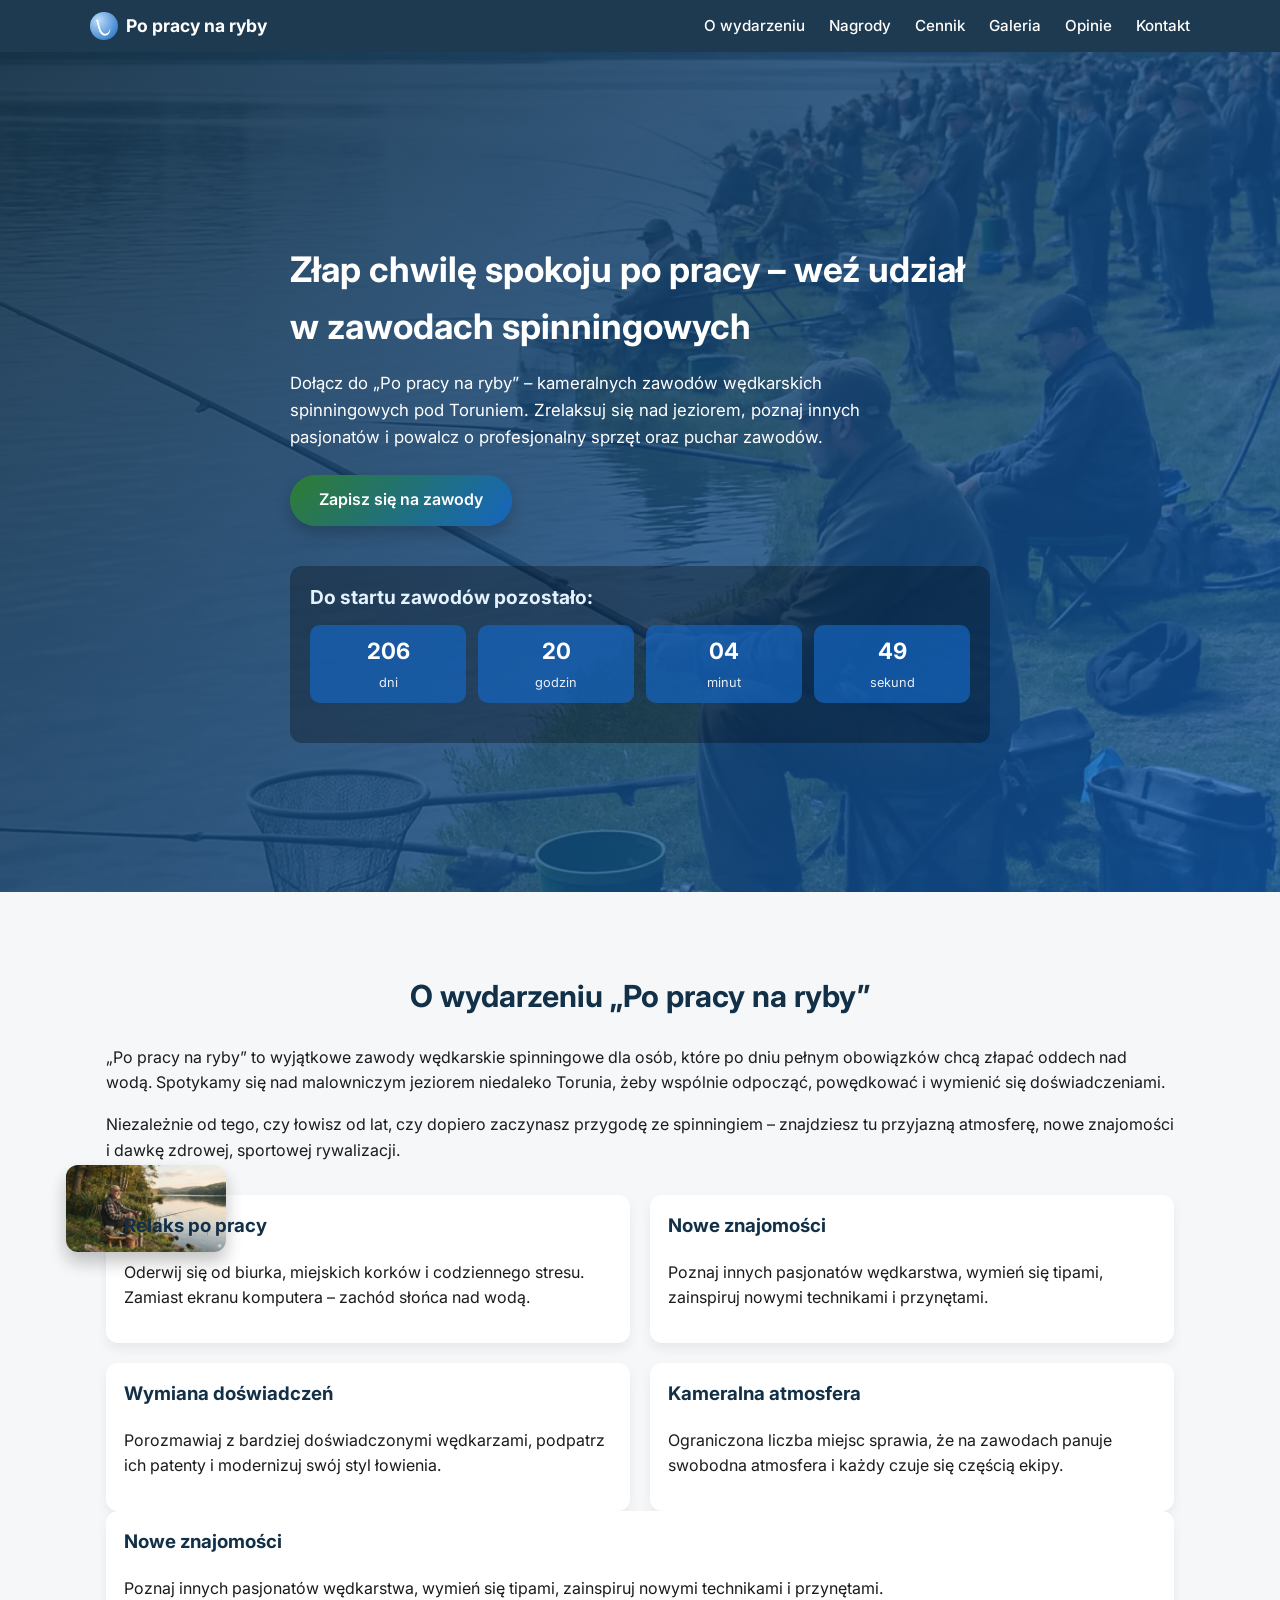
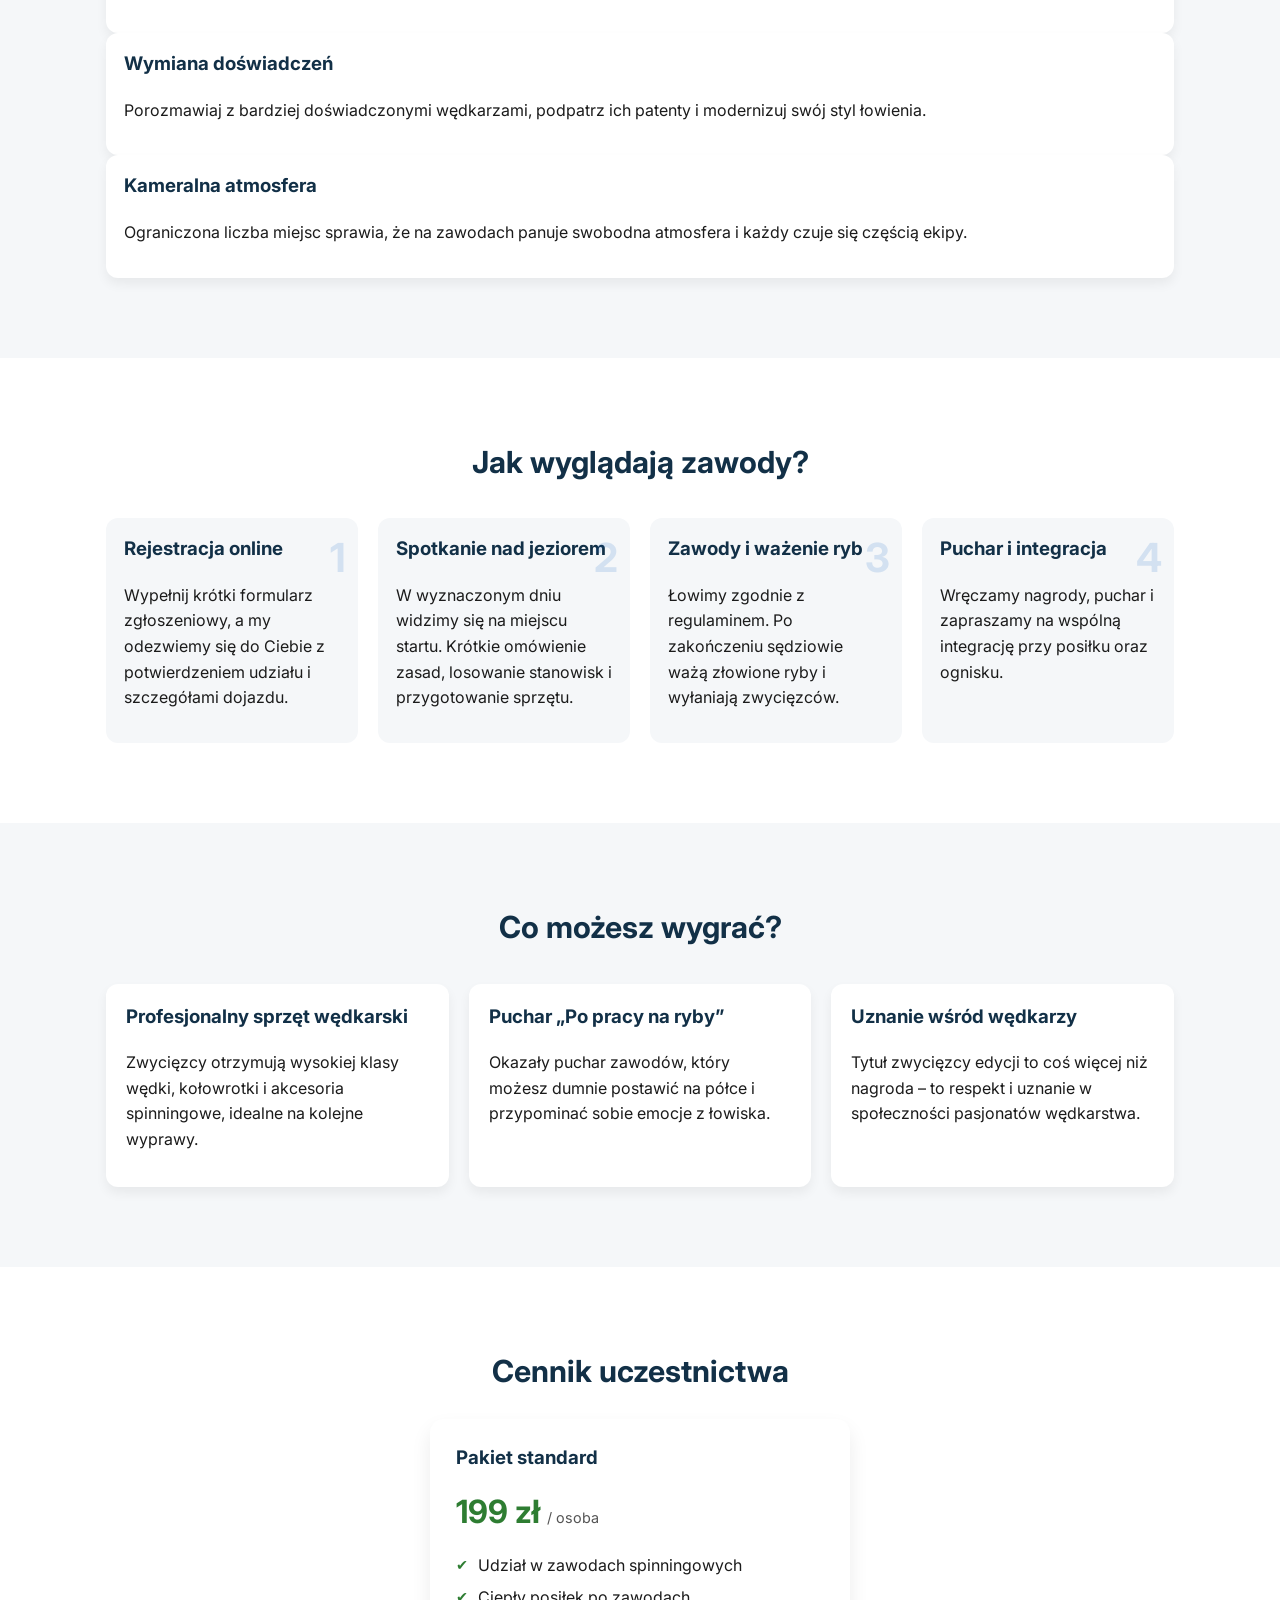
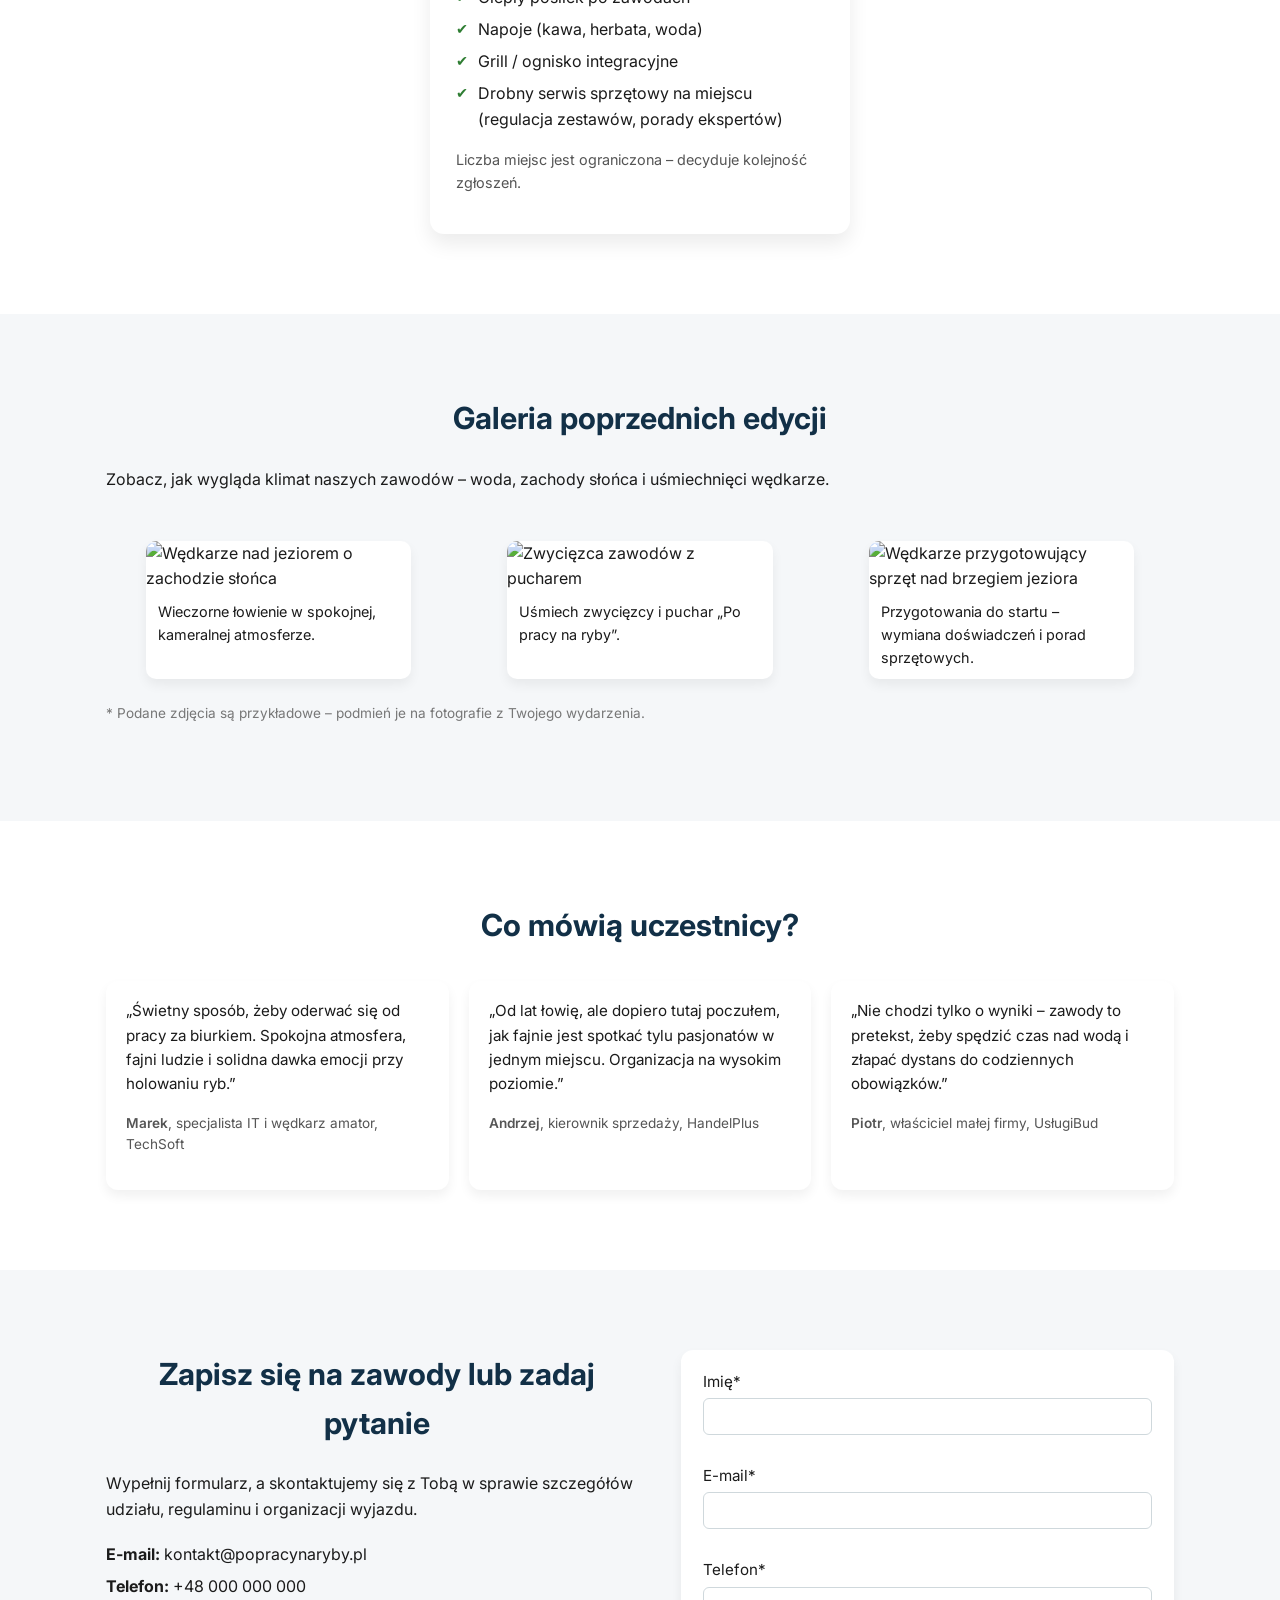
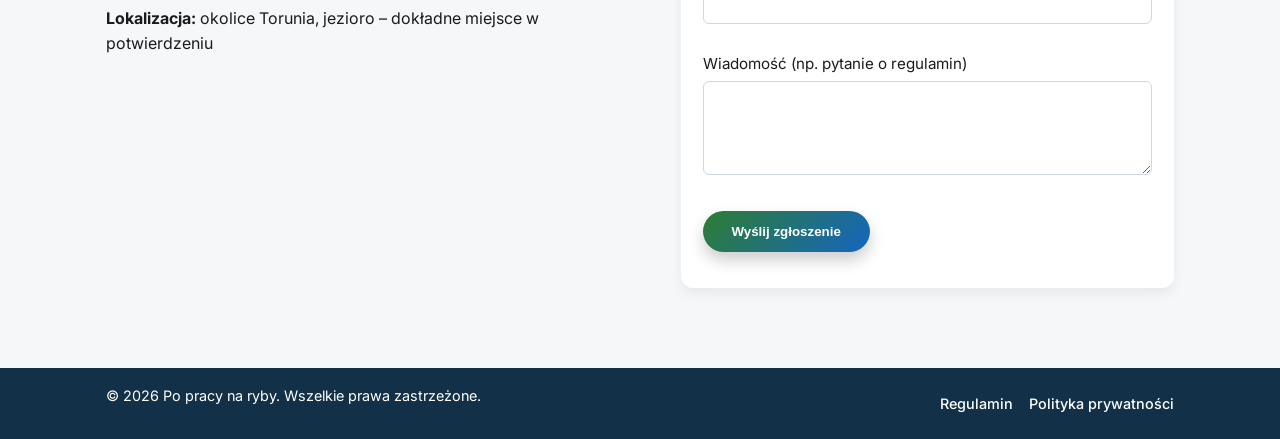
==== commit f34e440f: "Add files via upload" ====
--- a/index.html
+++ b/index.html
@@ -93,7 +93,7 @@
     <div class="benefit-card benefit-card--relaks">
         <!-- Dekoracyjny obraz pod kafelkiem -->
         <div class="benefit-image-under">
-            <img src="img/relaks-wedkarz.jpg" alt="Zrelaksowany wędkarz nad jeziorem">
+            <img src="img/2.jpg" alt="Zrelaksowany wędkarz nad jeziorem">
         </div>
 
         <h3>Relaks po pracy</h3>
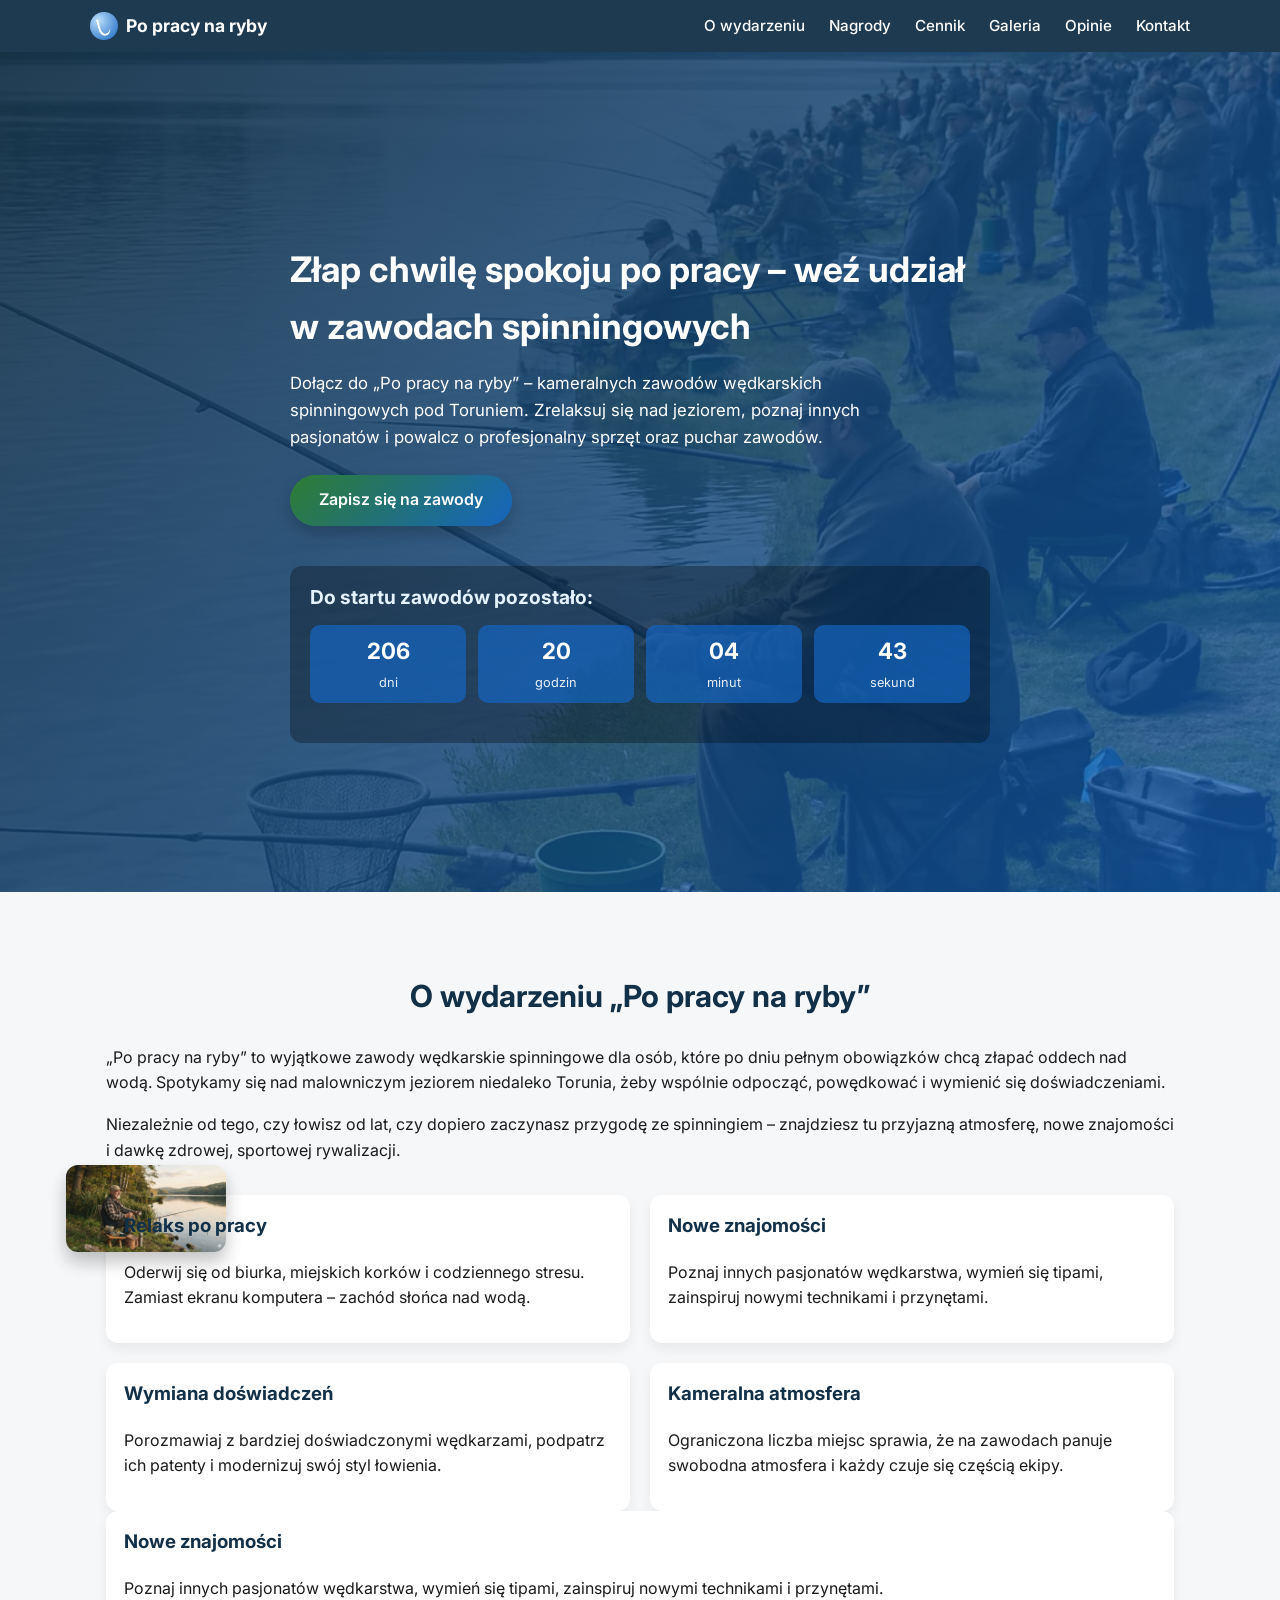
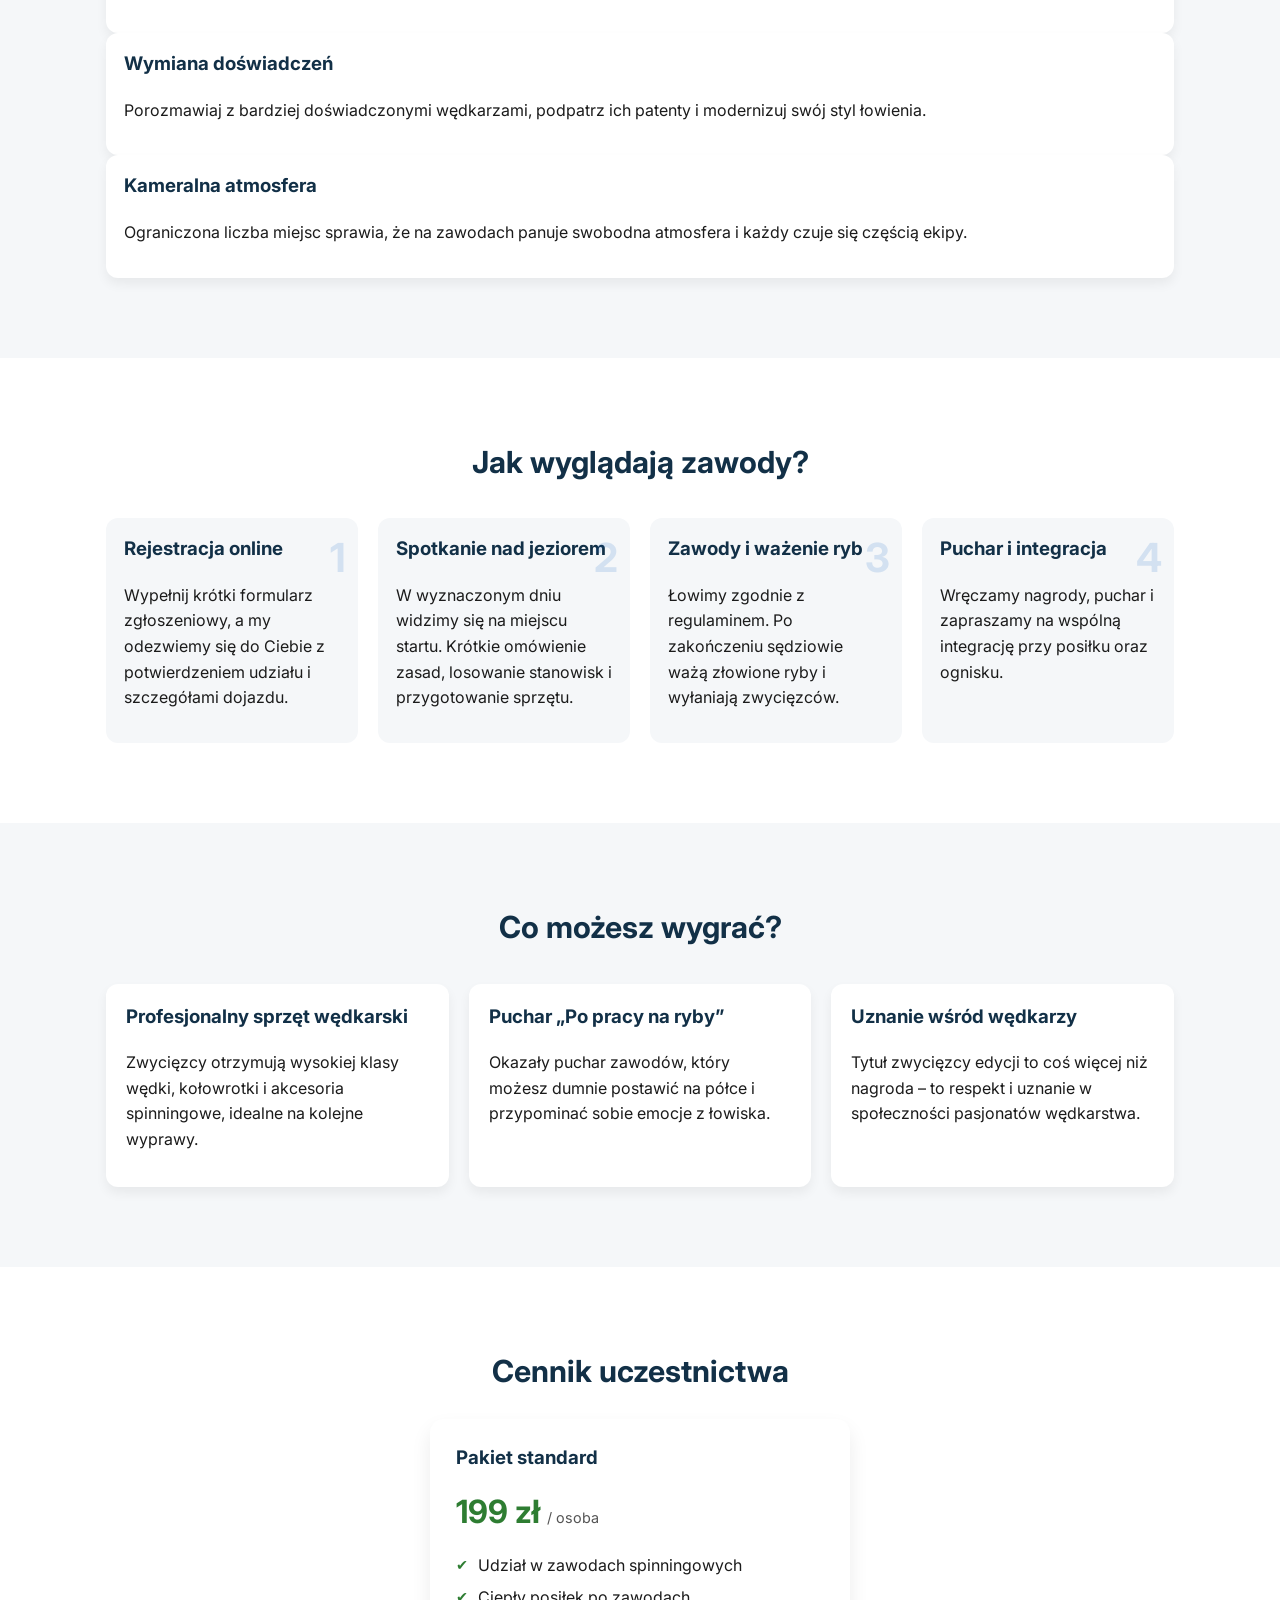
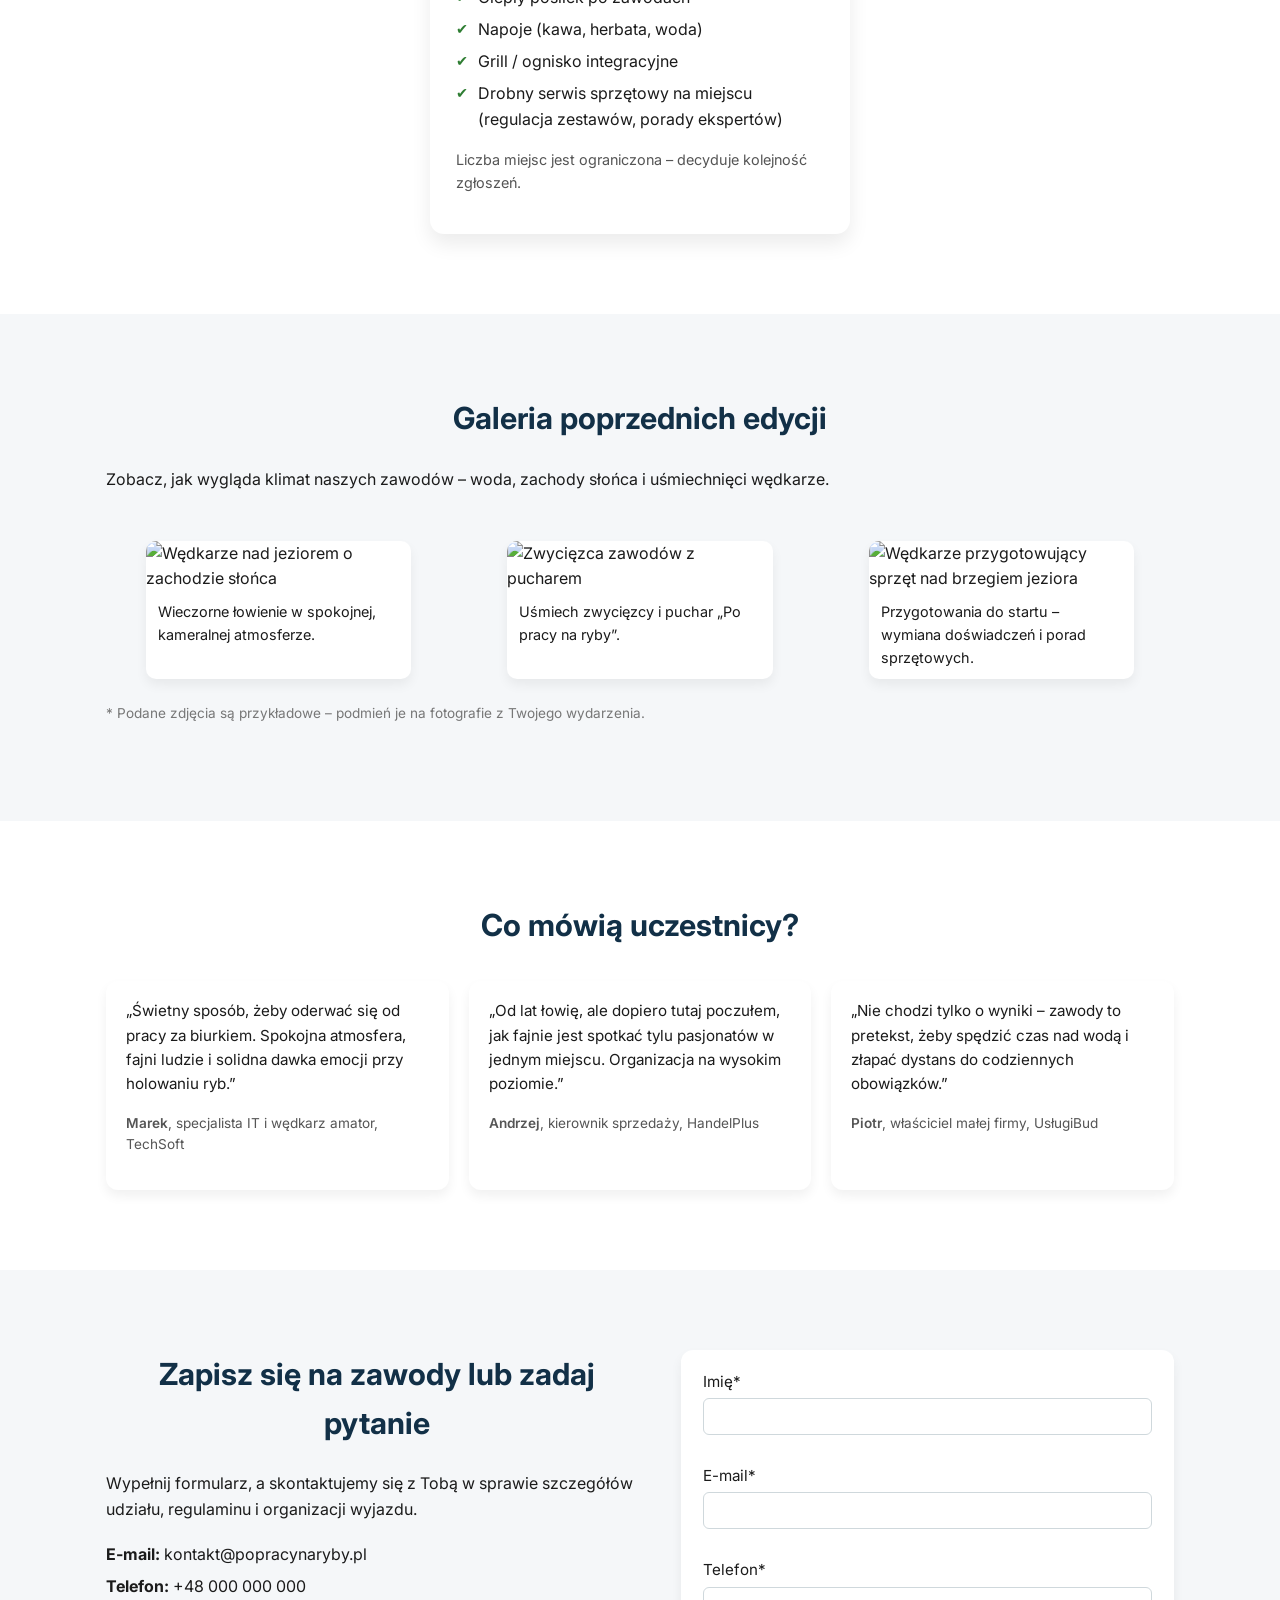
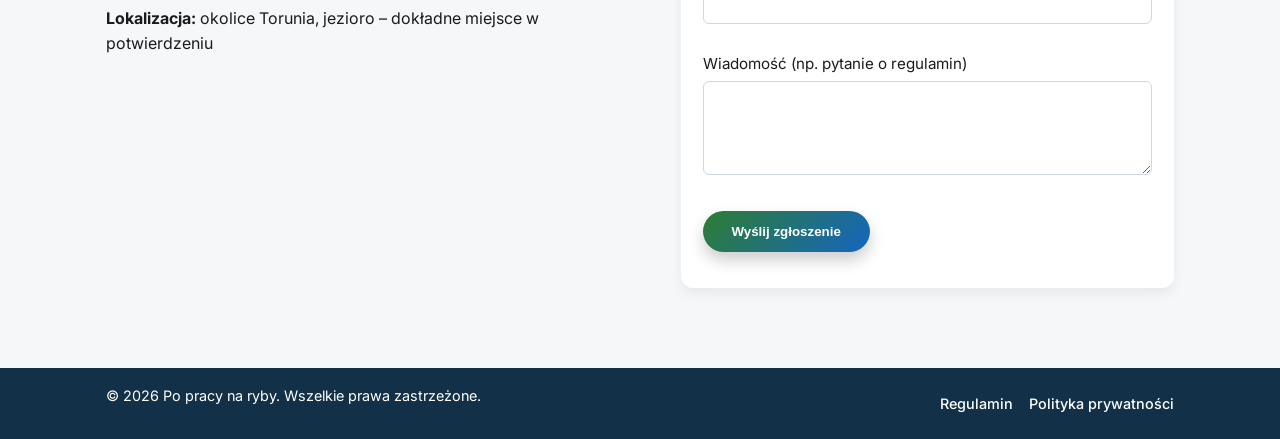
==== commit 064f5b20: "Add files via upload" ====
--- a/index.html
+++ b/index.html
@@ -93,7 +93,7 @@
     <div class="benefit-card benefit-card--relaks">
         <!-- Dekoracyjny obraz pod kafelkiem -->
         <div class="benefit-image-under">
-            <img src="img/2.jpg" alt="Zrelaksowany wędkarz nad jeziorem">
+            <img src="/img/2.jpg" alt="Zrelaksowany wędkarz nad jeziorem">
         </div>
 
         <h3>Relaks po pracy</h3>
